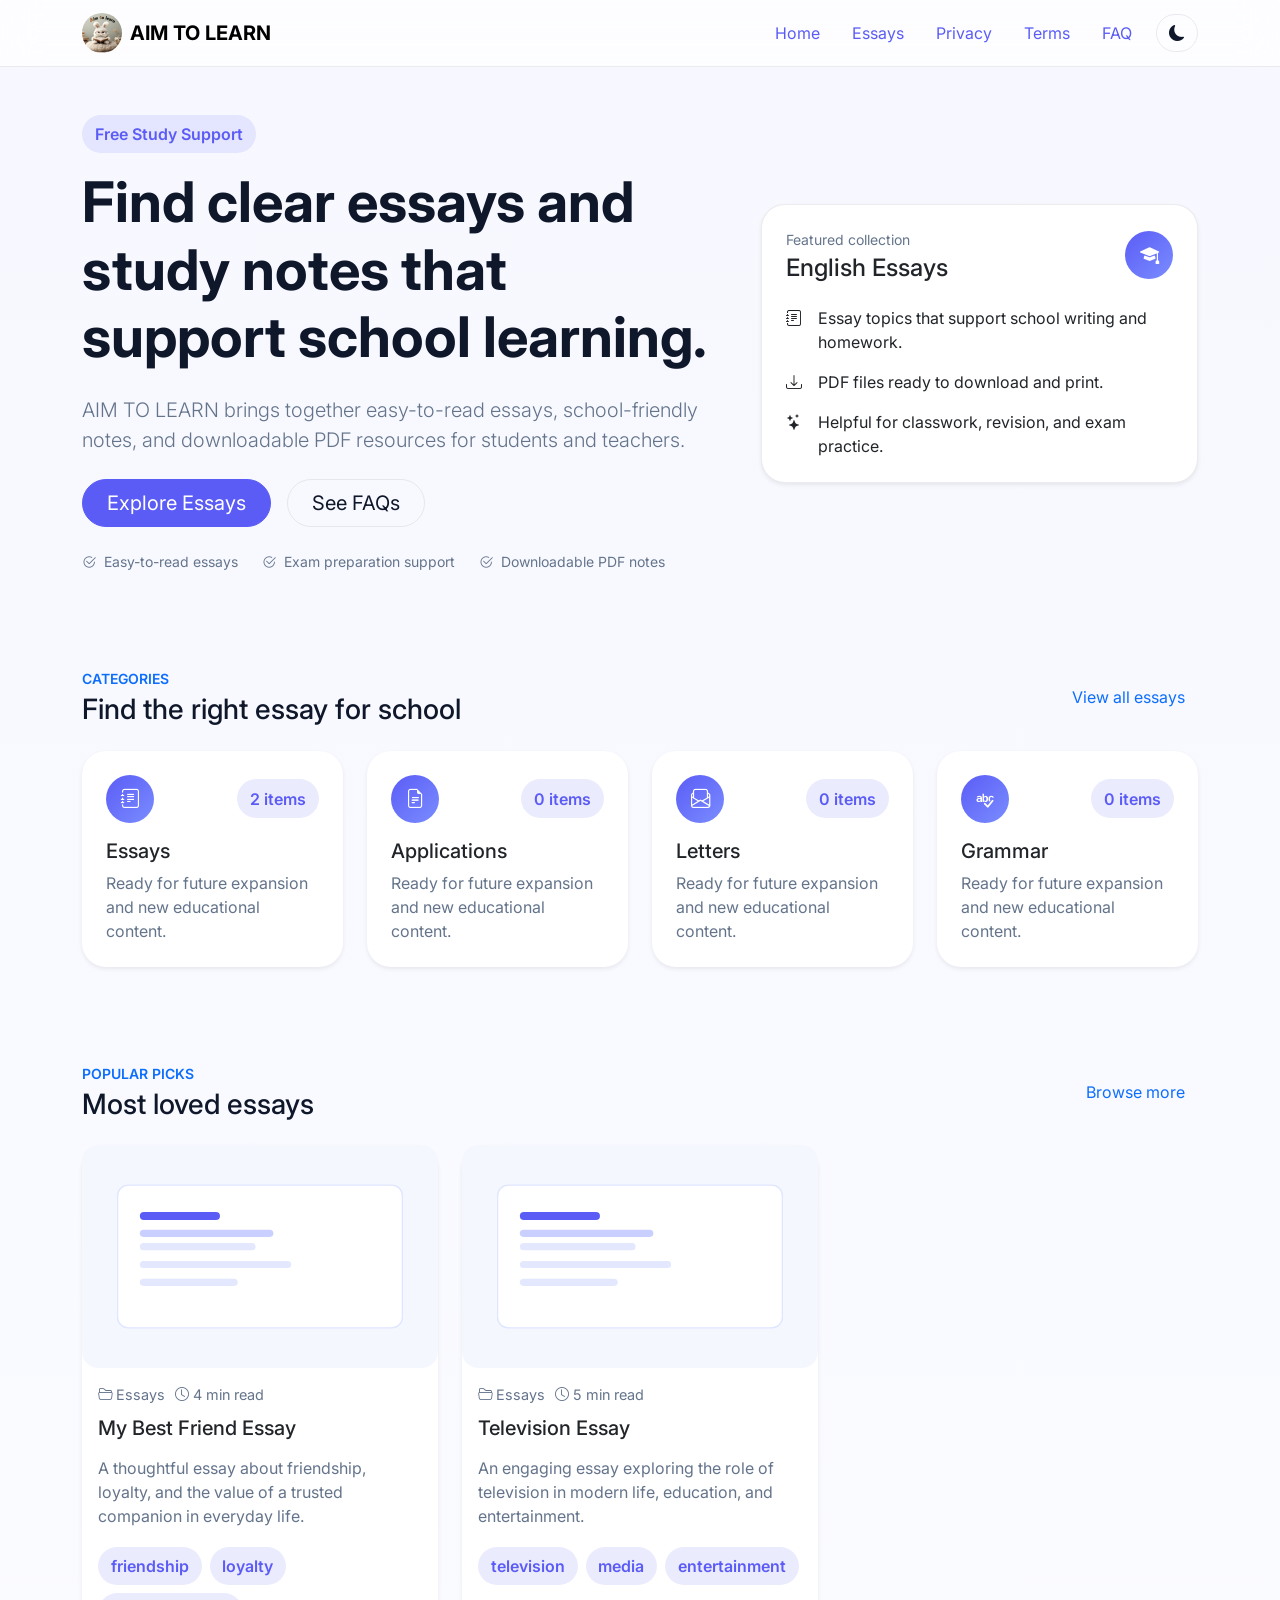
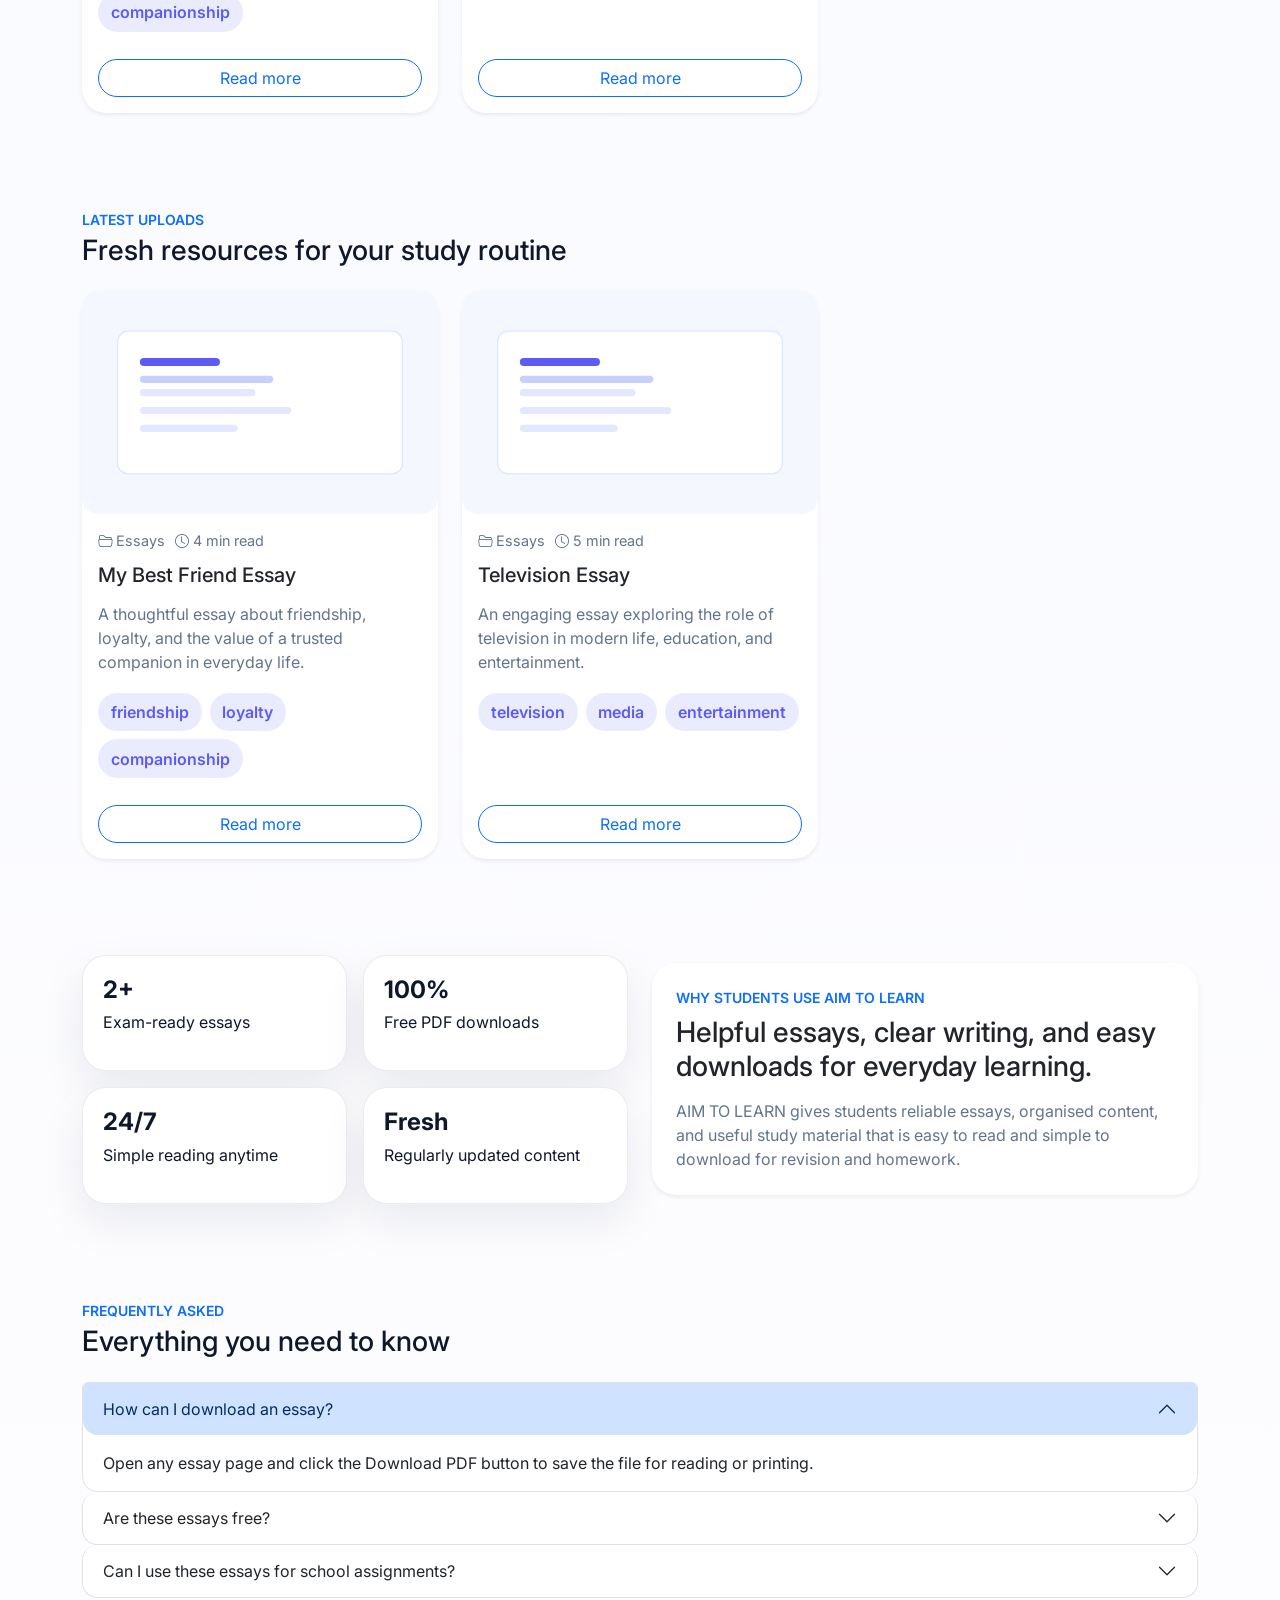
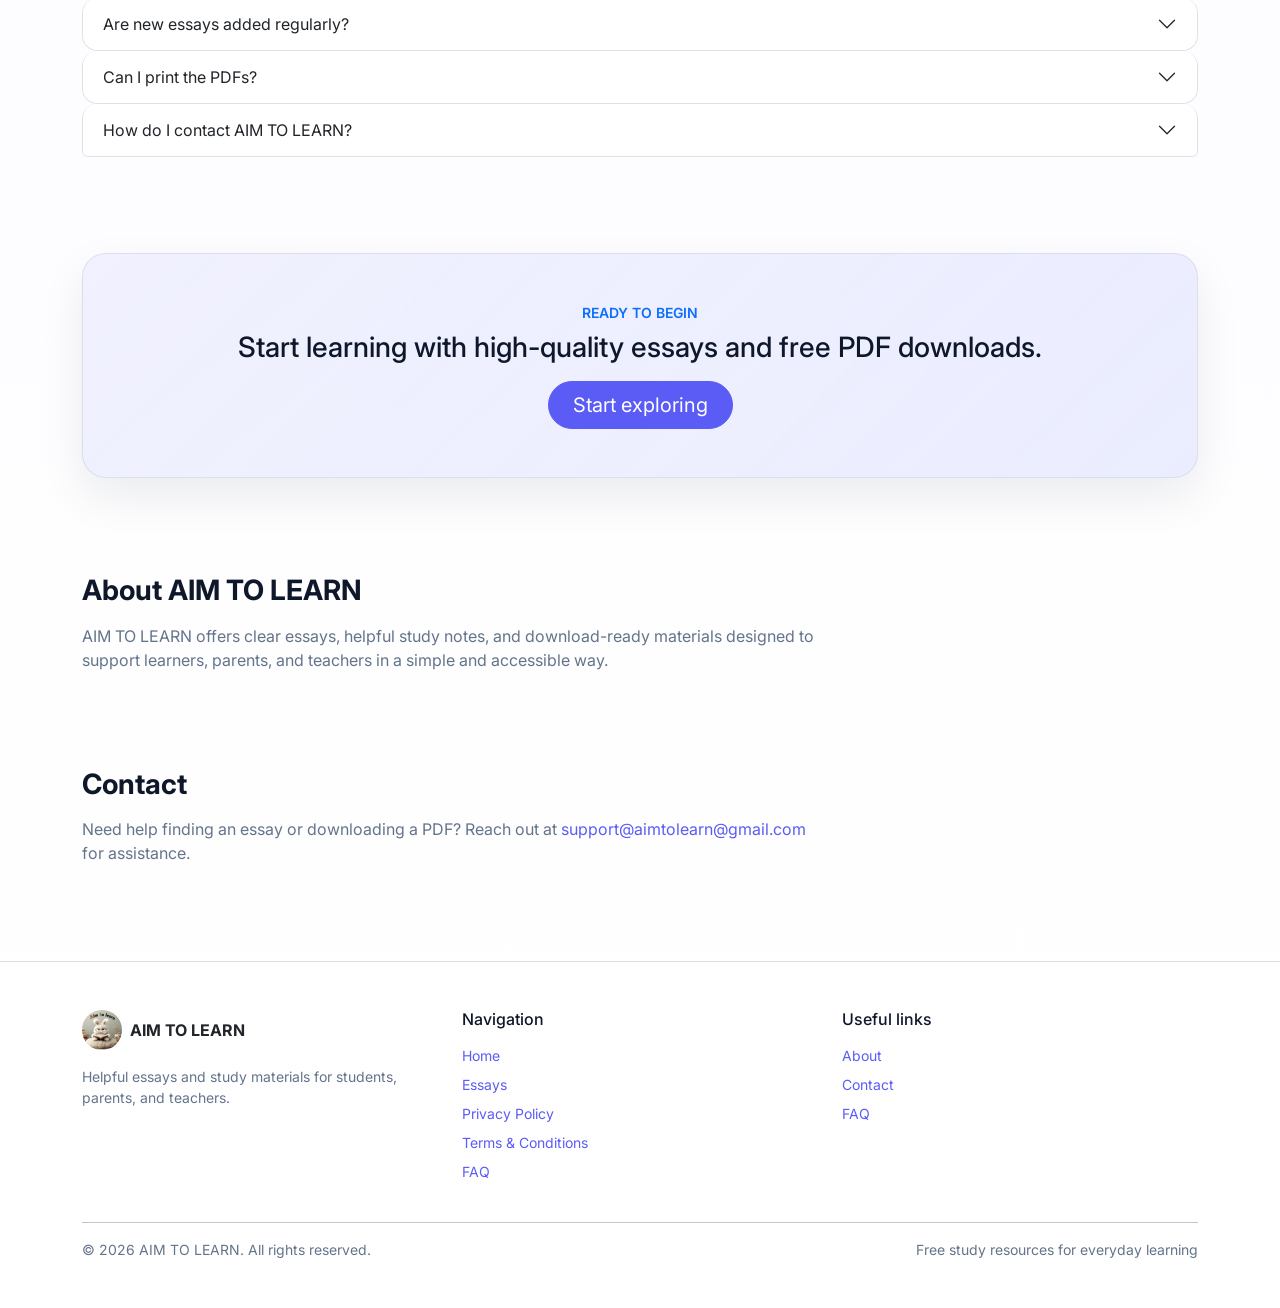
==== index.html @ 14111a7b "Initial commit" ====
<!DOCTYPE html>
<html lang="en" data-bs-theme="light">
  <head>
    <meta charset="UTF-8" />
    <meta name="viewport" content="width=device-width, initial-scale=1.0" />
    <title>AIM TO LEARN | Essays and Study Resources</title>
    <meta
      name="description"
      content="AIM TO LEARN offers clear essays, study notes, and downloadable learning resources for students, parents, and teachers."
    />
    <meta name="theme-color" content="#5b5cf6" />
    <meta property="og:type" content="website" />
    <meta property="og:title" content="AIM TO LEARN | Essays and Study Resources" />
    <meta property="og:description" content="Explore clear essays, study resources, and downloadable learning materials for school and revision." />
    <meta property="og:image" content="/images/aimtolearnlogo.jpeg" />
    <meta name="twitter:card" content="summary_large_image" />
    <meta name="twitter:title" content="AIM TO LEARN | Essays and Study Resources" />
    <meta name="twitter:description" content="Explore clear essays, study resources, and downloadable learning materials for school and revision." />
    <meta name="twitter:image" content="/images/aimtolearnlogo.jpeg" />
    <link rel="canonical" href="https://aimtolearn.netlify.app/" />
    <link rel="manifest" href="/manifest.json" />
    <link rel="icon" href="/favicon.svg" type="image/svg+xml" />
    <link rel="preconnect" href="https://fonts.googleapis.com" />
    <link rel="preconnect" href="https://fonts.gstatic.com" crossorigin />
    <link href="https://fonts.googleapis.com/css2?family=Inter:wght@400;500;600;700;800&display=swap" rel="stylesheet" />
    <link href="https://cdn.jsdelivr.net/npm/bootstrap@5.3.3/dist/css/bootstrap.min.css" rel="stylesheet" />
    <link href="https://cdn.jsdelivr.net/npm/bootstrap-icons@1.11.3/font/bootstrap-icons.css" rel="stylesheet" />
    <link rel="stylesheet" href="/css/styles.css" />
    <script type="application/ld+json">
      {
        "@context": "https://schema.org",
        "@type": "Organization",
        "name": "AIM TO LEARN",
        "url": "https://aimtolearn.netlify.app",
        "logo": "https://aimtolearn.netlify.app/images/aimtolearnlogo.jpeg",
        "description": "Educational website with essays and study resources for students, parents, and teachers",
        "sameAs": ["https://youtube.com"],
        "address": {
          "@type": "PostalAddress",
          "addressCountry": "Global"
        }
      }
    </script>
  </head>
  <body>
    <a href="#main-content" class="skip-link">Skip to main content</a>
    <div id="site-nav"></div>

    <main id="main-content" role="main">
      <section class="hero-section py-5 py-lg-6">
        <div class="container">
          <div class="row align-items-center g-5">
            <div class="col-lg-7">
              <div class="badge-soft mb-3">Free Study Support</div>
              <h1 class="display-4 fw-bold mb-4">Find clear essays and study notes that support school learning.</h1>
              <p class="lead text-muted mb-4">
                AIM TO LEARN brings together easy-to-read essays, school-friendly notes, and downloadable PDF resources for students and teachers.
              </p>
              <div class="d-flex flex-wrap gap-3">
                <a class="btn btn-primary btn-lg rounded-pill px-4" href="/essays.html">Explore Essays</a>
                <a class="btn btn-outline-secondary btn-lg rounded-pill px-4" href="#faq">See FAQs</a>
              </div>
              <div class="mt-4 d-flex gap-4 flex-wrap text-muted small">
                <span><i class="bi bi-check2-circle me-2"></i>Easy-to-read essays</span>
                <span><i class="bi bi-check2-circle me-2"></i>Exam preparation support</span>
                <span><i class="bi bi-check2-circle me-2"></i>Downloadable PDF notes</span>
              </div>
            </div>
            <div class="col-lg-5">
              <div class="card hero-card p-4 shadow-sm">
                <div class="d-flex align-items-center justify-content-between mb-4">
                  <div>
                    <p class="text-muted small mb-1">Featured collection</p>
                    <h2 class="h4 mb-0">English Essays</h2>
                  </div>
                  <div class="hero-icon"><i class="bi bi-mortarboard-fill"></i></div>
                </div>
                <ul class="list-unstyled mb-0">
                  <li class="d-flex gap-3 mb-3"><i class="bi bi-journal-text"></i><span>Essay topics that support school writing and homework.</span></li>
                  <li class="d-flex gap-3 mb-3"><i class="bi bi-download"></i><span>PDF files ready to download and print.</span></li>
                  <li class="d-flex gap-3"><i class="bi bi-stars"></i><span>Helpful for classwork, revision, and exam practice.</span></li>
                </ul>
              </div>
            </div>
          </div>
        </div>
      </section>

      <section class="container py-5">
        <div class="section-heading d-flex justify-content-between align-items-center mb-4">
          <div>
            <p class="text-uppercase small fw-semibold text-primary mb-1">Categories</p>
            <h2 class="h3 mb-0">Find the right essay for school</h2>
          </div>
          <a href="/essays.html" class="btn btn-link text-decoration-none">View all essays</a>
        </div>
        <div class="row g-4" id="categories-grid"></div>
      </section>

      <section class="container py-5">
        <div class="section-heading d-flex justify-content-between align-items-center mb-4">
          <div>
            <p class="text-uppercase small fw-semibold text-primary mb-1">Popular picks</p>
            <h2 class="h3 mb-0">Most loved essays</h2>
          </div>
          <a href="/essays.html" class="btn btn-link text-decoration-none">Browse more</a>
        </div>
        <div class="row g-4" id="featured-essays"></div>
      </section>

      <section class="container py-5">
        <div class="section-heading d-flex justify-content-between align-items-center mb-4">
          <div>
            <p class="text-uppercase small fw-semibold text-primary mb-1">Latest uploads</p>
            <h2 class="h3 mb-0">Fresh resources for your study routine</h2>
          </div>
        </div>
        <div class="row g-4" id="latest-essays"></div>
      </section>

      <section class="container py-5">
        <div class="row g-4 align-items-center">
          <div class="col-lg-6">
            <div class="stats-grid">
              <div class="stat-card">
                <h3>2+</h3>
                <p>Exam-ready essays</p>
              </div>
              <div class="stat-card">
                <h3>100%</h3>
                <p>Free PDF downloads</p>
              </div>
              <div class="stat-card">
                <h3>24/7</h3>
                <p>Simple reading anytime</p>
              </div>
              <div class="stat-card">
                <h3>Fresh</h3>
                <p>Regularly updated content</p>
              </div>
            </div>
          </div>
          <div class="col-lg-6">
            <div class="card border-0 shadow-sm p-4">
              <p class="text-uppercase small fw-semibold text-primary mb-2">Why students use AIM TO LEARN</p>
              <h2 class="h3 mb-3">Helpful essays, clear writing, and easy downloads for everyday learning.</h2>
              <p class="text-muted mb-0">
                AIM TO LEARN gives students reliable essays, organised content, and useful study material that is easy to read and simple to download for revision and homework.
              </p>
            </div>
          </div>
        </div>
      </section>

      <section class="container py-5" id="faq">
        <div class="section-heading mb-4">
          <p class="text-uppercase small fw-semibold text-primary mb-1">Frequently asked</p>
          <h2 class="h3 mb-0">Everything you need to know</h2>
        </div>
        <div class="accordion" id="faqAccordion">
          <div class="accordion-item">
            <h2 class="accordion-header">
              <button class="accordion-button" type="button" data-bs-toggle="collapse" data-bs-target="#faqOne">How can I download an essay?</button>
            </h2>
            <div id="faqOne" class="accordion-collapse collapse show" data-bs-parent="#faqAccordion">
              <div class="accordion-body">Open any essay page and click the Download PDF button to save the file for reading or printing.</div>
            </div>
          </div>
          <div class="accordion-item">
            <h2 class="accordion-header">
              <button class="accordion-button collapsed" type="button" data-bs-toggle="collapse" data-bs-target="#faqTwo">Are these essays free?</button>
            </h2>
            <div id="faqTwo" class="accordion-collapse collapse" data-bs-parent="#faqAccordion">
              <div class="accordion-body">Yes. AIM TO LEARN provides free educational resources for students, parents, and teachers to use for learning and revision.</div>
            </div>
          </div>
          <div class="accordion-item">
            <h2 class="accordion-header">
              <button class="accordion-button collapsed" type="button" data-bs-toggle="collapse" data-bs-target="#faqThree">Can I use these essays for school assignments?</button>
            </h2>
            <div id="faqThree" class="accordion-collapse collapse" data-bs-parent="#faqAccordion">
              <div class="accordion-body">These essays are meant to support study and writing practice. Please use them responsibly and check your school’s rules before submitting them as your own work.</div>
            </div>
          </div>
          <div class="accordion-item">
            <h2 class="accordion-header">
              <button class="accordion-button collapsed" type="button" data-bs-toggle="collapse" data-bs-target="#faqFour">Are new essays added regularly?</button>
            </h2>
            <div id="faqFour" class="accordion-collapse collapse" data-bs-parent="#faqAccordion">
              <div class="accordion-body">Yes. New learning materials are added over time so students can find fresh examples and study support.</div>
            </div>
          </div>
          <div class="accordion-item">
            <h2 class="accordion-header">
              <button class="accordion-button collapsed" type="button" data-bs-toggle="collapse" data-bs-target="#faqFive">Can I print the PDFs?</button>
            </h2>
            <div id="faqFive" class="accordion-collapse collapse" data-bs-parent="#faqAccordion">
              <div class="accordion-body">Yes. The PDF files are designed to be easy to open, download, and print for study or classroom use.</div>
            </div>
          </div>
          <div class="accordion-item">
            <h2 class="accordion-header">
              <button class="accordion-button collapsed" type="button" data-bs-toggle="collapse" data-bs-target="#faqSix">How do I contact AIM TO LEARN?</button>
            </h2>
            <div id="faqSix" class="accordion-collapse collapse" data-bs-parent="#faqAccordion">
              <div class="accordion-body">You can contact us through the contact section on this website or by email at supportaimtolearn@gmail.com.</div>
            </div>
          </div>
        </div>
      </section>

      <section class="container py-5">
        <div class="cta-card p-5 text-center">
          <p class="text-uppercase small fw-semibold text-primary mb-2">Ready to begin</p>
          <h2 class="h3 mb-3">Start learning with high-quality essays and free PDF downloads.</h2>
          <a class="btn btn-primary btn-lg rounded-pill px-4" href="/essays.html">Start exploring</a>
        </div>
      </section>

      <section id="about" class="container py-5">
        <div class="row align-items-center g-4">
          <div class="col-lg-8">
            <h2 class="h3 fw-bold mb-3">About AIM TO LEARN</h2>
            <p class="text-muted mb-0">AIM TO LEARN offers clear essays, helpful study notes, and download-ready materials designed to support learners, parents, and teachers in a simple and accessible way.</p>
          </div>
        </div>
      </section>

      <section id="contact" class="container py-5">
        <div class="row align-items-center g-4">
          <div class="col-lg-8">
            <h2 class="h3 fw-bold mb-3">Contact</h2>
            <p class="text-muted mb-0">Need help finding an essay or downloading a PDF? Reach out at <a href="mailto:support@aimtolearn@gmail.com">support@aimtolearn@gmail.com</a> for assistance.</p>
          </div>
        </div>
      </section>
    </main>

    <div id="site-footer"></div>

    <script src="https://cdn.jsdelivr.net/npm/bootstrap@5.3.3/dist/js/bootstrap.bundle.min.js"></script>
    <script src="/data/essays.js"></script>
    <script src="/js/components.js"></script>
    <script src="/js/main.js"></script>
  </body>
</html>
---- css/styles.css ----
:root {
  --bg: #f7f8ff;
  --surface: #ffffff;
  --surface-2: #f1f3ff;
  --text: #0f172a;
  --muted: #64748b;
  --primary: #5b5cf6;
  --primary-dark: #4444d8;
  --border: rgba(15, 23, 42, 0.08);
  --shadow: 0 18px 45px rgba(15, 23, 42, 0.08);
}

html[data-bs-theme="dark"] {
  --bg: #07111f;
  --surface: #0f172a;
  --surface-2: #111c31;
  --text: #f8fafc;
  --muted: #94a3b8;
  --primary: #7c7dff;
  --primary-dark: #5b5cf6;
  --border: rgba(255, 255, 255, 0.08);
  --shadow: 0 18px 45px rgba(0, 0, 0, 0.35);
}

body {
  font-family: 'Inter', system-ui, -apple-system, BlinkMacSystemFont, 'Segoe UI', sans-serif;
  color: var(--text);
  background: linear-gradient(180deg, var(--bg) 0%, #ffffff 100%);
  min-height: 100vh;
}

img {
  max-width: 100%;
  display: block;
}

a {
  color: inherit;
  text-decoration: none;
}

.navbar {
  background: rgba(255, 255, 255, 0.72);
  backdrop-filter: blur(18px);
  border-bottom: 1px solid var(--border);
}

html[data-bs-theme="dark"] .navbar {
  background: rgba(7, 17, 31, 0.72);
}

.badge-soft {
  display: inline-flex;
  align-items: center;
  padding: 0.45rem 0.8rem;
  border-radius: 999px;
  background: rgba(91, 92, 246, 0.12);
  color: var(--primary);
  font-weight: 600;
}

.hero-section {
  padding-top: 5rem;
}

.hero-card,
.card,
.cta-card,
.stat-card {
  border-radius: 1.5rem;
  background: var(--surface);
  border: 1px solid var(--border);
  box-shadow: var(--shadow);
}

.hero-icon {
  display: grid;
  place-items: center;
  width: 48px;
  height: 48px;
  border-radius: 50%;
  background: linear-gradient(135deg, var(--primary), #7a8dff);
  color: white;
  font-size: 1.2rem;
}

.section-heading {
  margin-bottom: 1.25rem;
}

.text-muted {
  color: var(--muted) !important;
}

.btn-primary {
  background: var(--primary);
  border-color: var(--primary);
}

.btn-primary:hover,
.btn-primary:focus {
  background: var(--primary-dark);
  border-color: var(--primary-dark);
}

.stats-grid {
  display: grid;
  grid-template-columns: repeat(2, minmax(0, 1fr));
  gap: 1rem;
}

.stat-card {
  padding: 1.25rem;
}

.stat-card h3 {
  font-size: 1.5rem;
  font-weight: 700;
  margin-bottom: 0.35rem;
}

.cta-card {
  background: linear-gradient(135deg, rgba(91, 92, 246, 0.08), rgba(122, 141, 255, 0.14));
}

.essay-card img {
  aspect-ratio: 16 / 10;
  object-fit: cover;
  border-radius: 1rem;
}

.essay-card .card-body {
  display: flex;
  flex-direction: column;
  gap: 0.7rem;
}

.essay-meta {
  display: flex;
  flex-wrap: wrap;
  gap: 0.6rem;
  color: var(--muted);
  font-size: 0.9rem;
}

.breadcrumb a {
  color: var(--primary);
}

.pagination .page-link {
  border-radius: 0.7rem;
  margin: 0 0.25rem;
}

.form-control,
.form-select,
.accordion-item,
.accordion-button {
  border-radius: 0.95rem;
}

/* Accessibility & Focus States */
a:focus,
button:focus,
input:focus,
select:focus {
  outline: 2px solid var(--primary);
  outline-offset: 2px;
}

a:focus:not(:focus-visible),
button:focus:not(:focus-visible),
input:focus:not(:focus-visible),
select:focus:not(:focus-visible) {
  outline: none;
}

/* Improved Contrast */
.btn-outline-secondary {
  color: var(--text);
  border-color: var(--border);
}

.btn-outline-secondary:hover,
.btn-outline-secondary:focus {
  background: var(--surface-2);
  border-color: var(--primary);
  color: var(--primary);
}

/* Skip Link for Accessibility */
.skip-link {
  position: absolute;
  left: -9999px;
  z-index: 999;
}

.skip-link:focus {
  left: 0;
  top: 0;
  background: var(--primary);
  color: white;
  padding: 1rem;
}

/* Better Link Colors */
a:not(.btn):not(.navbar-brand):not(.breadcrumb-item) {
  color: var(--primary);
}

a:not(.btn):not(.navbar-brand):not(.breadcrumb-item):hover {
  text-decoration: underline;
}

/* Form Labels */
.form-label {
  font-weight: 500;
  color: var(--text);
  margin-bottom: 0.5rem;
}

/* Reduced Motion */
@media (prefers-reduced-motion: reduce) {
  * {
    animation-duration: 0.01ms !important;
    animation-iteration-count: 1 !important;
    transition-duration: 0.01ms !important;
  }
}

/* Print Styles */
@media print {
  body {
    background: white;
    color: black;
  }

  .navbar,
  .navbar-bottom,
  footer,
  .btn,
  .pagination,
  #themeToggle,
  .skip-link {
    display: none !important;
  }

  a {
    color: black;
    text-decoration: underline;
  }

  .card {
    page-break-inside: avoid;
    box-shadow: none;
    border: 1px solid #ddd;
  }

  h1,
  h2,
  h3,
  h4,
  h5,
  h6 {
    page-break-after: avoid;
  }

  .container {
    max-width: 100%;
  }
}

@media (max-width: 768px) {
  .hero-section {
    padding-top: 3rem;
  }

  .stats-grid {
    grid-template-columns: 1fr;
  }
  
  .display-4 {
    font-size: 2rem;
  }
}
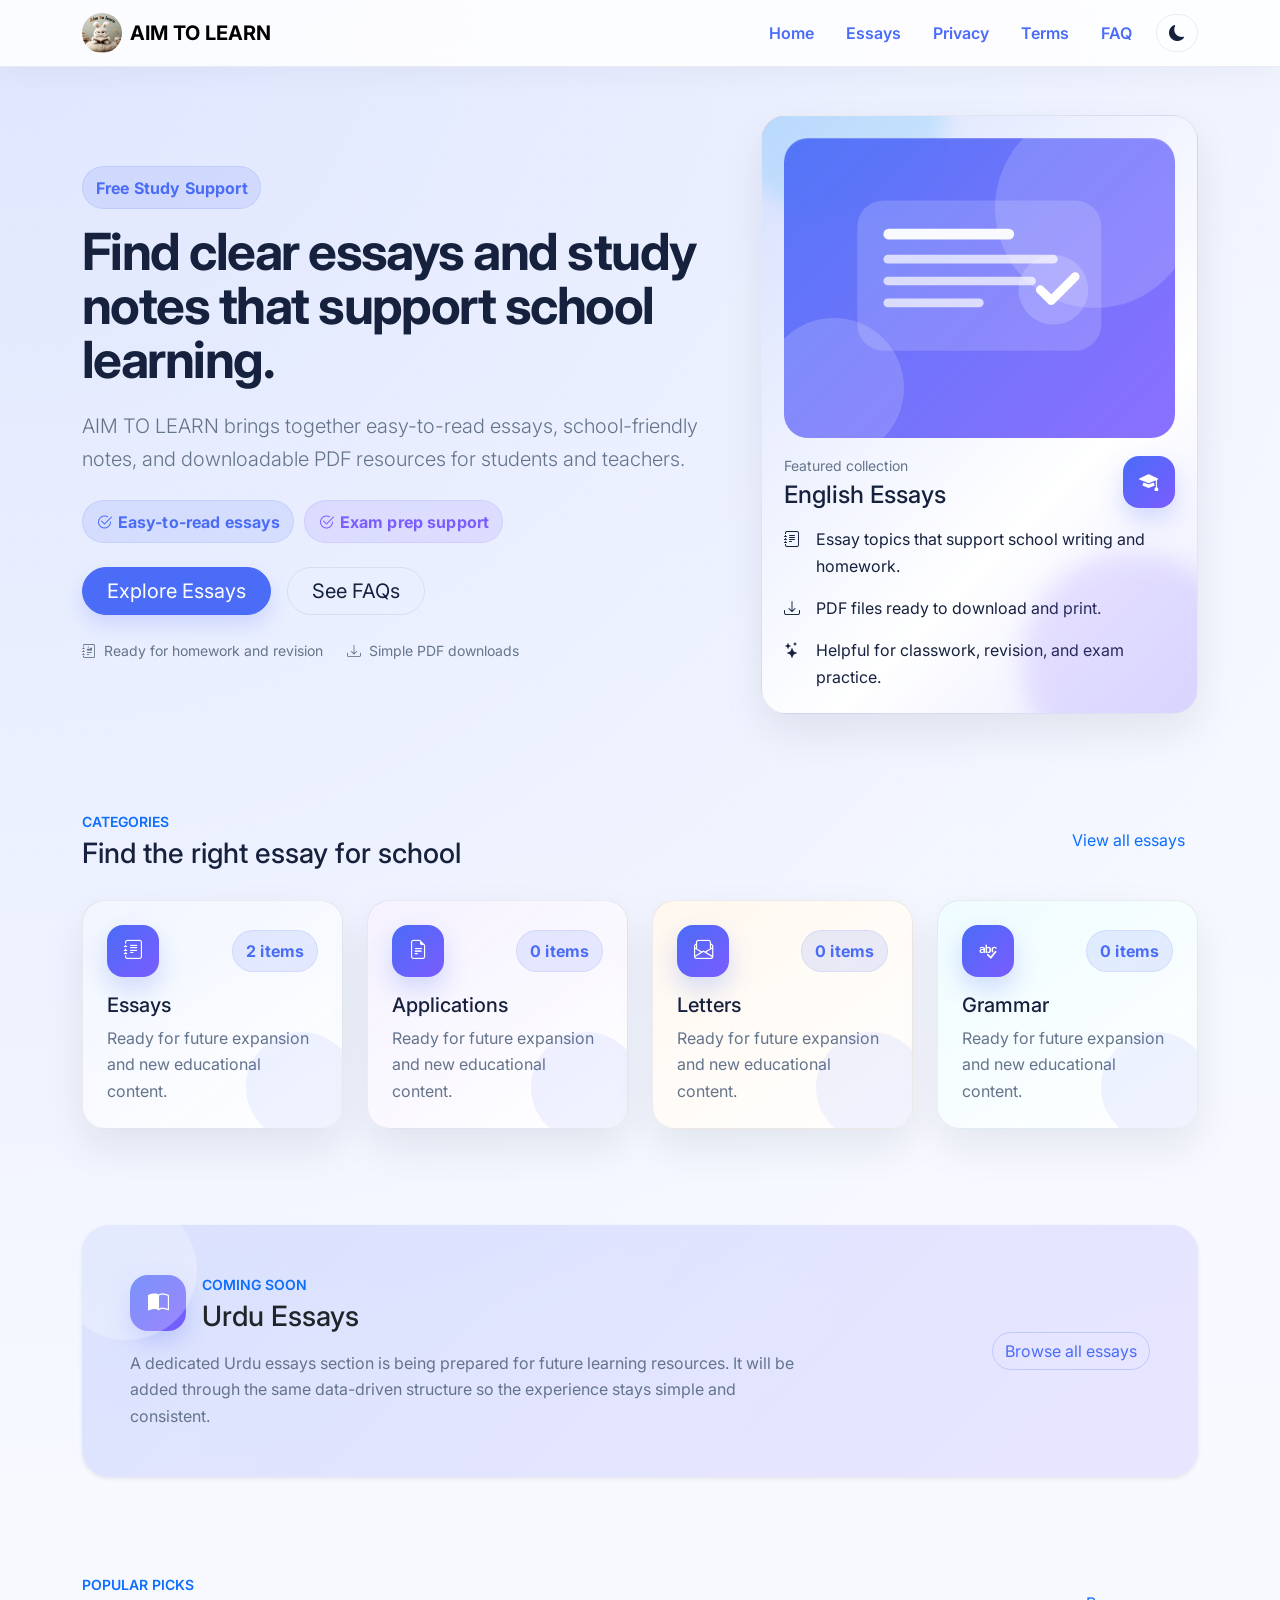
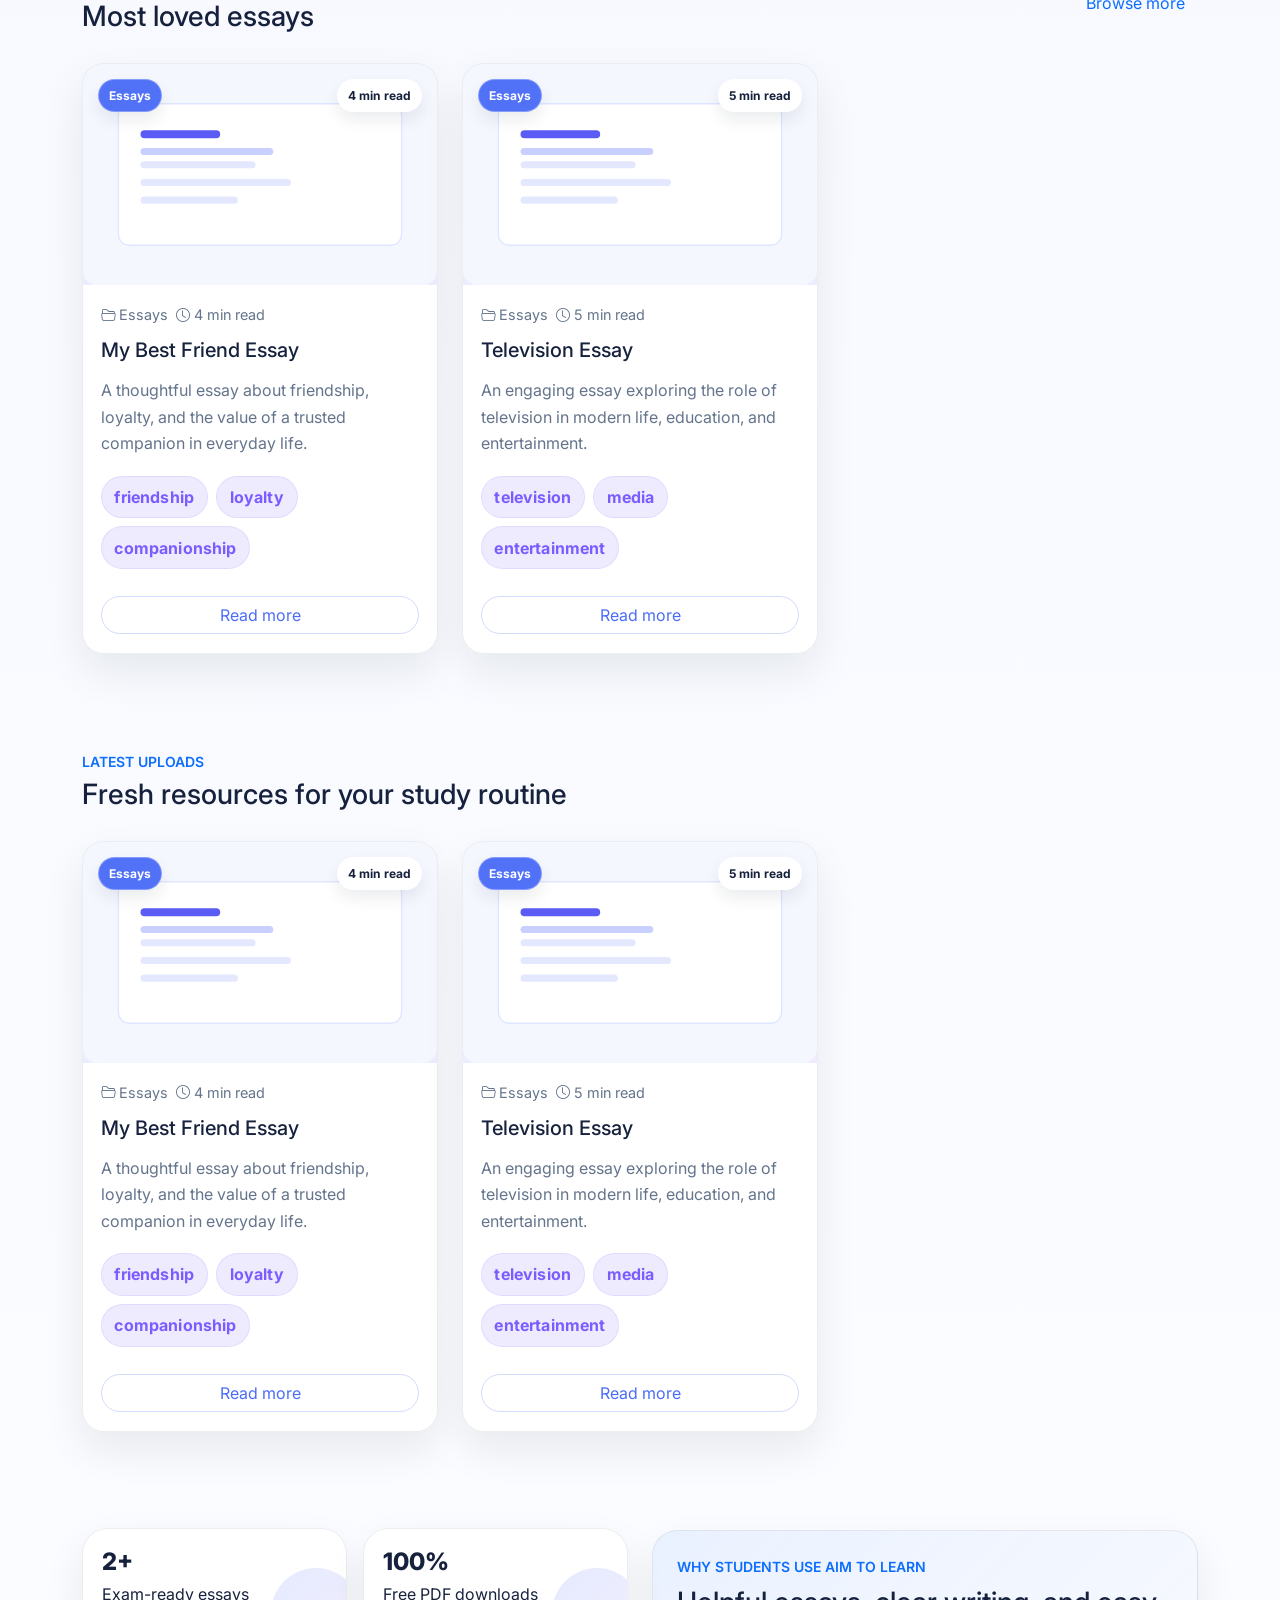
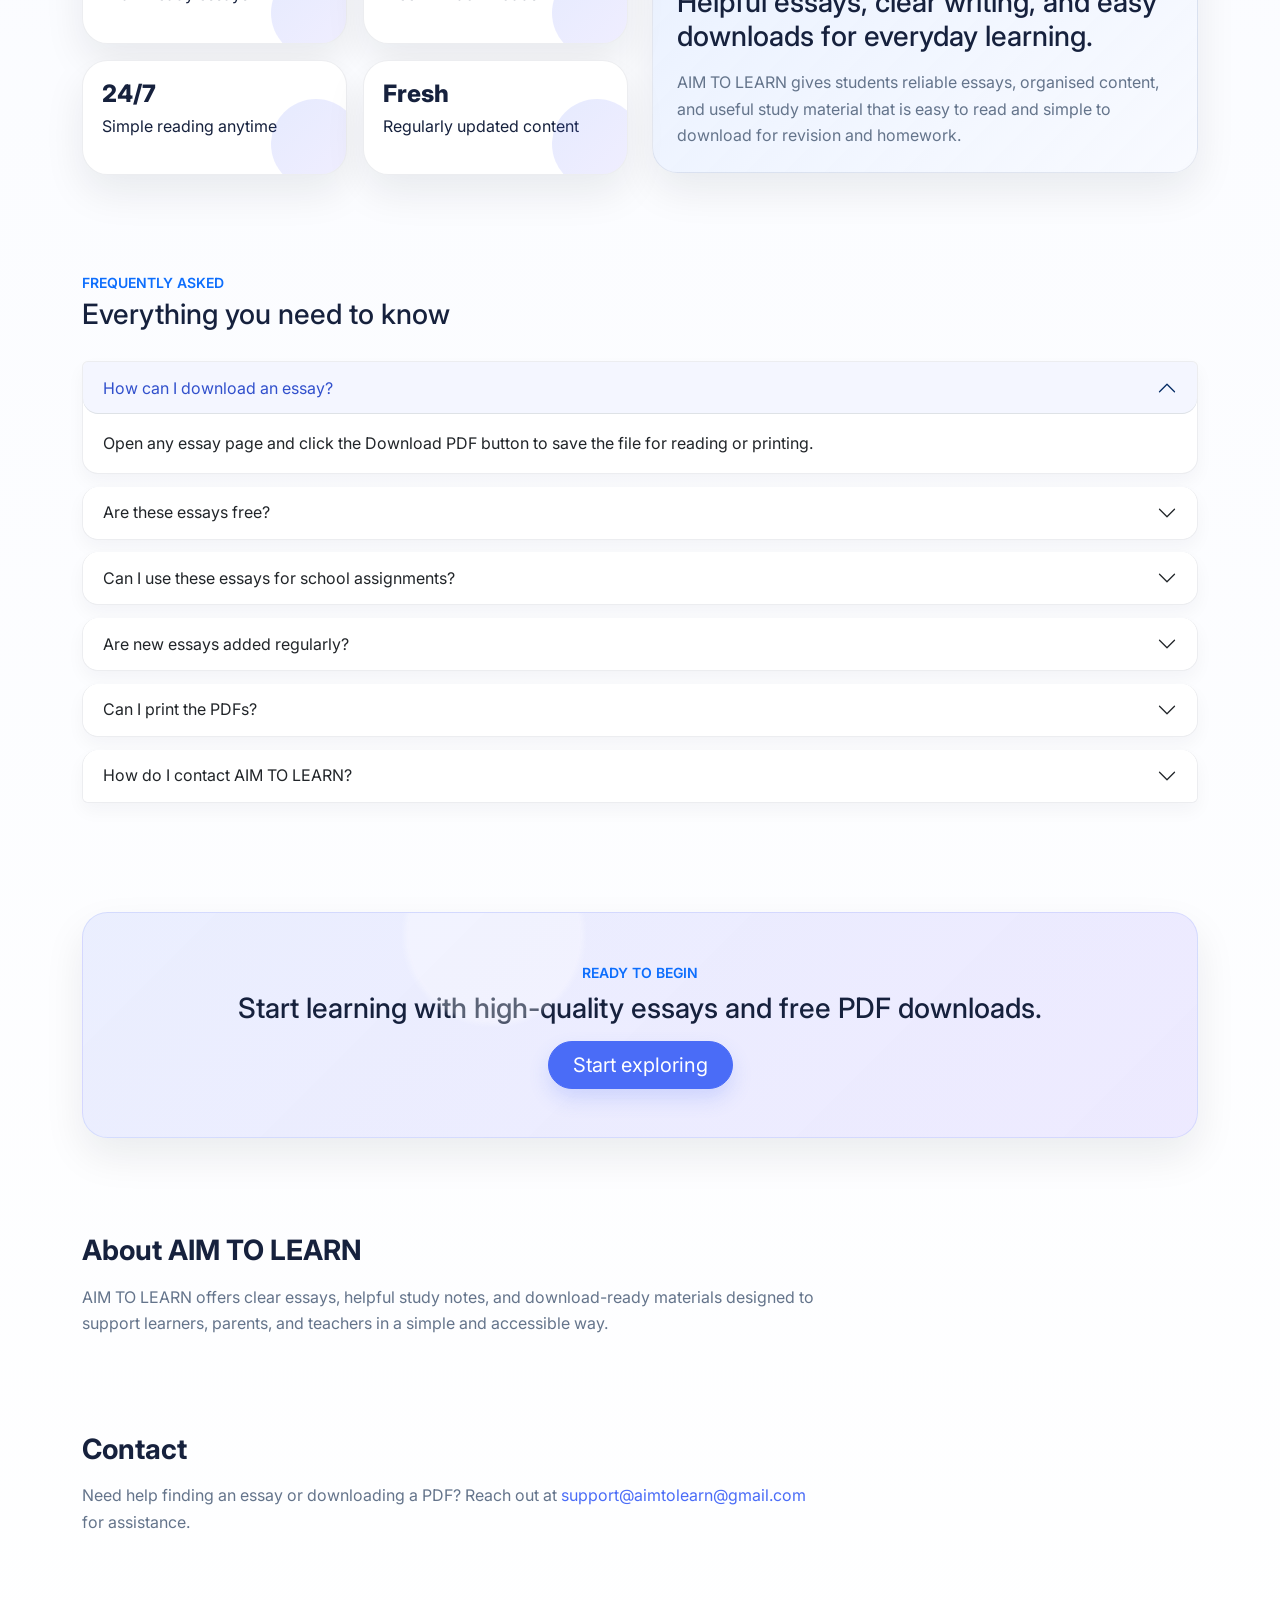
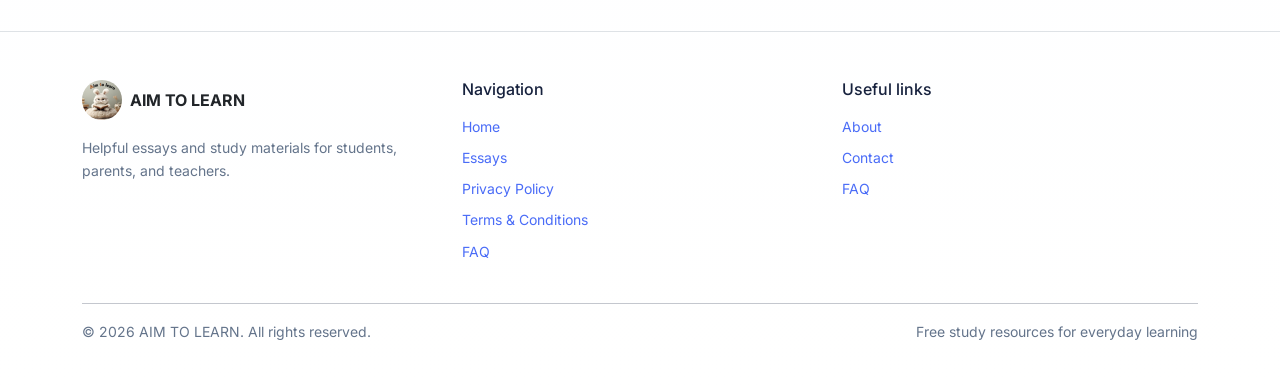
==== commit c1d0e9da: "Initial commit" ====
--- a/index.html
+++ b/index.html
@@ -41,6 +41,15 @@
         }
       }
     </script>
+    <!-- Google tag (gtag.js) -->
+<script async src="https://www.googletagmanager.com/gtag/js?id=G-MSXF3Q0Y14"></script>
+<script>
+  window.dataLayer = window.dataLayer || [];
+  function gtag(){dataLayer.push(arguments);}
+  gtag('js', new Date());
+
+  gtag('config', 'G-MSXF3Q0Y14');
+</script>
   </head>
   <body>
     <a href="#main-content" class="skip-link">Skip to main content</a>
@@ -56,19 +65,33 @@
               <p class="lead text-muted mb-4">
                 AIM TO LEARN brings together easy-to-read essays, school-friendly notes, and downloadable PDF resources for students and teachers.
               </p>
-              <div class="d-flex flex-wrap gap-3">
+              <div class="hero-badges">
+                <span class="badge-soft"><i class="bi bi-check2-circle"></i>Easy-to-read essays</span>
+                <span class="badge-soft badge-soft--purple"><i class="bi bi-check2-circle"></i>Exam prep support</span>
+              </div>
+              <div class="d-flex flex-wrap gap-3 mt-4">
                 <a class="btn btn-primary btn-lg rounded-pill px-4" href="/essays.html">Explore Essays</a>
                 <a class="btn btn-outline-secondary btn-lg rounded-pill px-4" href="#faq">See FAQs</a>
               </div>
               <div class="mt-4 d-flex gap-4 flex-wrap text-muted small">
-                <span><i class="bi bi-check2-circle me-2"></i>Easy-to-read essays</span>
-                <span><i class="bi bi-check2-circle me-2"></i>Exam preparation support</span>
-                <span><i class="bi bi-check2-circle me-2"></i>Downloadable PDF notes</span>
+                <span><i class="bi bi-journal-richtext me-2"></i>Ready for homework and revision</span>
+                <span><i class="bi bi-download me-2"></i>Simple PDF downloads</span>
               </div>
             </div>
             <div class="col-lg-5">
-              <div class="card hero-card p-4 shadow-sm">
-                <div class="d-flex align-items-center justify-content-between mb-4">
+              <div class="hero-panel">
+                <div class="hero-visual mb-3">
+                  <svg viewBox="0 0 320 220" xmlns="http://www.w3.org/2000/svg" aria-hidden="true">
+                    <rect x="48" y="38" width="224" height="138" rx="24" fill="rgba(255,255,255,0.16)"></rect>
+                    <rect x="72" y="64" width="120" height="10" rx="5" fill="white" opacity="0.95"></rect>
+                    <rect x="72" y="88" width="160" height="8" rx="4" fill="white" opacity="0.7"></rect>
+                    <rect x="72" y="108" width="140" height="8" rx="4" fill="white" opacity="0.7"></rect>
+                    <rect x="72" y="128" width="92" height="8" rx="4" fill="white" opacity="0.7"></rect>
+                    <circle cx="228" cy="120" r="32" fill="rgba(255,255,255,0.18)"></circle>
+                    <path d="M216 120l10 10 22-22" stroke="white" stroke-width="8" fill="none" stroke-linecap="round" stroke-linejoin="round"></path>
+                  </svg>
+                </div>
+                <div class="d-flex align-items-center justify-content-between mb-3">
                   <div>
                     <p class="text-muted small mb-1">Featured collection</p>
                     <h2 class="h4 mb-0">English Essays</h2>
@@ -98,6 +121,26 @@
       </section>
 
       <section class="container py-5">
+        <div class="card urdu-card p-4 p-lg-5 border-0 shadow-sm">
+          <div class="row align-items-center g-4">
+            <div class="col-lg-8">
+              <div class="d-flex align-items-center gap-3 mb-3">
+                <div class="urdu-icon"><i class="bi bi-book-half"></i></div>
+                <div>
+                  <p class="text-uppercase small fw-semibold text-primary mb-1">Coming Soon</p>
+                  <h2 class="h3 mb-0">Urdu Essays</h2>
+                </div>
+              </div>
+              <p class="text-muted mb-0">A dedicated Urdu essays section is being prepared for future learning resources. It will be added through the same data-driven structure so the experience stays simple and consistent.</p>
+            </div>
+            <div class="col-lg-4 text-lg-end">
+              <a class="btn btn-outline-primary rounded-pill" href="/essays.html">Browse all essays</a>
+            </div>
+          </div>
+        </div>
+      </section>
+
+      <section class="container py-5">
         <div class="section-heading d-flex justify-content-between align-items-center mb-4">
           <div>
             <p class="text-uppercase small fw-semibold text-primary mb-1">Popular picks</p>
@@ -141,7 +184,7 @@
             </div>
           </div>
           <div class="col-lg-6">
-            <div class="card border-0 shadow-sm p-4">
+            <div class="section-shell section-shell--blue p-4">
               <p class="text-uppercase small fw-semibold text-primary mb-2">Why students use AIM TO LEARN</p>
               <h2 class="h3 mb-3">Helpful essays, clear writing, and easy downloads for everyday learning.</h2>
               <p class="text-muted mb-0">
--- a/css/styles.css
+++ b/css/styles.css
@@ -1,32 +1,54 @@
 :root {
-  --bg: #f7f8ff;
+  --bg: #f4f7ff;
   --surface: #ffffff;
-  --surface-2: #f1f3ff;
-  --text: #0f172a;
+  --surface-2: #f5f8ff;
+  --surface-3: #eef3ff;
+  --text: #16213d;
   --muted: #64748b;
-  --primary: #5b5cf6;
-  --primary-dark: #4444d8;
-  --border: rgba(15, 23, 42, 0.08);
-  --shadow: 0 18px 45px rgba(15, 23, 42, 0.08);
+  --primary: #4a6cf7;
+  --primary-dark: #3150cc;
+  --secondary: #7b5cff;
+  --accent: #38bdf8;
+  --accent-2: #ff8f44;
+  --border: rgba(22, 33, 61, 0.08);
+  --shadow: 0 18px 40px rgba(15, 23, 42, 0.08);
+  --shadow-lg: 0 28px 60px rgba(45, 55, 72, 0.14);
 }
 
 html[data-bs-theme="dark"] {
   --bg: #07111f;
   --surface: #0f172a;
   --surface-2: #111c31;
+  --surface-3: #13233d;
   --text: #f8fafc;
   --muted: #94a3b8;
-  --primary: #7c7dff;
-  --primary-dark: #5b5cf6;
+  --primary: #7b8dff;
+  --primary-dark: #5f6dff;
+  --secondary: #9b86ff;
   --border: rgba(255, 255, 255, 0.08);
-  --shadow: 0 18px 45px rgba(0, 0, 0, 0.35);
+  --shadow: 0 18px 45px rgba(0, 0, 0, 0.32);
+  --shadow-lg: 0 32px 70px rgba(0, 0, 0, 0.36);
 }
 
 body {
   font-family: 'Inter', system-ui, -apple-system, BlinkMacSystemFont, 'Segoe UI', sans-serif;
   color: var(--text);
-  background: linear-gradient(180deg, var(--bg) 0%, #ffffff 100%);
+  background:
+    radial-gradient(circle at top left, rgba(74, 108, 247, 0.12), transparent 28%),
+    linear-gradient(180deg, var(--bg) 0%, #ffffff 100%);
   min-height: 100vh;
+  line-height: 1.65;
+  position: relative;
+}
+
+body::before {
+  content: '';
+  position: fixed;
+  inset: 0;
+  pointer-events: none;
+  background-image: radial-gradient(rgba(74, 108, 247, 0.06) 1px, transparent 1px);
+  background-size: 24px 24px;
+  opacity: 0.35;
 }
 
 img {
@@ -40,52 +62,182 @@
 }
 
 .navbar {
-  background: rgba(255, 255, 255, 0.72);
+  background: rgba(255, 255, 255, 0.86);
   backdrop-filter: blur(18px);
   border-bottom: 1px solid var(--border);
+  box-shadow: 0 8px 32px rgba(15, 23, 42, 0.04);
 }
 
 html[data-bs-theme="dark"] .navbar {
-  background: rgba(7, 17, 31, 0.72);
+  background: rgba(7, 17, 31, 0.8);
+}
+
+.nav-link {
+  font-weight: 600;
+  color: var(--text);
 }
 
 .badge-soft {
   display: inline-flex;
   align-items: center;
+  gap: 0.35rem;
   padding: 0.45rem 0.8rem;
   border-radius: 999px;
-  background: rgba(91, 92, 246, 0.12);
+  background: rgba(74, 108, 247, 0.12);
   color: var(--primary);
-  font-weight: 600;
+  font-weight: 700;
+  letter-spacing: 0.01em;
+  border: 1px solid rgba(74, 108, 247, 0.12);
+}
+
+.badge-soft--purple {
+  background: rgba(123, 92, 255, 0.12);
+  color: var(--secondary);
+  border-color: rgba(123, 92, 255, 0.12);
 }
 
 .hero-section {
   padding-top: 5rem;
-}
-
+  padding-bottom: 3rem;
+  position: relative;
+}
+
+.hero-section .display-4 {
+  letter-spacing: -0.03em;
+  line-height: 1.05;
+  font-size: clamp(2.1rem, 4vw, 3.2rem);
+}
+
+.hero-panel,
 .hero-card,
 .card,
 .cta-card,
-.stat-card {
-  border-radius: 1.5rem;
+.stat-card,
+.section-shell {
+  border-radius: 1.6rem;
   background: var(--surface);
   border: 1px solid var(--border);
   box-shadow: var(--shadow);
+  transition: transform 180ms ease, box-shadow 180ms ease;
+}
+
+.hero-panel:hover,
+.hero-card:hover,
+.card:hover,
+.cta-card:hover,
+.stat-card:hover,
+.section-shell:hover {
+  transform: translateY(-2px);
+  box-shadow: var(--shadow-lg);
+}
+
+.hero-panel {
+  position: relative;
+  overflow: hidden;
+  background: linear-gradient(135deg, rgba(74, 108, 247, 0.12), rgba(255, 255, 255, 0.95) 65%, rgba(123, 92, 255, 0.08));
+  padding: 1.4rem;
+}
+
+.hero-panel::before {
+  content: '';
+  position: absolute;
+  inset: -20% auto auto -8%;
+  width: 220px;
+  height: 220px;
+  border-radius: 50%;
+  background: rgba(56, 189, 248, 0.18);
+  filter: blur(10px);
+}
+
+.hero-panel::after {
+  content: '';
+  position: absolute;
+  inset: auto -10% -10% auto;
+  width: 220px;
+  height: 220px;
+  border-radius: 50%;
+  background: rgba(123, 92, 255, 0.16);
+  filter: blur(12px);
 }
 
 .hero-icon {
   display: grid;
   place-items: center;
-  width: 48px;
-  height: 48px;
-  border-radius: 50%;
-  background: linear-gradient(135deg, var(--primary), #7a8dff);
+  width: 52px;
+  height: 52px;
+  border-radius: 16px;
+  background: linear-gradient(135deg, var(--primary), var(--secondary));
   color: white;
   font-size: 1.2rem;
+  box-shadow: 0 12px 24px rgba(74, 108, 247, 0.22);
+}
+
+.hero-badges {
+  display: flex;
+  flex-wrap: wrap;
+  gap: 0.6rem;
+  margin-top: 1rem;
+}
+
+.hero-visual {
+  position: relative;
+  background: linear-gradient(135deg, rgba(74, 108, 247, 0.92), rgba(123, 92, 255, 0.88));
+  border-radius: 1.5rem;
+  padding: 1.3rem;
+  min-height: 300px;
+  overflow: hidden;
+  box-shadow: inset 0 1px 0 rgba(255, 255, 255, 0.2);
+}
+
+.hero-visual::before,
+.hero-visual::after {
+  content: '';
+  position: absolute;
+  border-radius: 999px;
+  background: rgba(255, 255, 255, 0.16);
+}
+
+.hero-visual::before {
+  width: 200px;
+  height: 200px;
+  right: -20px;
+  top: -30px;
+}
+
+.hero-visual::after {
+  width: 140px;
+  height: 140px;
+  left: -20px;
+  bottom: -20px;
+}
+
+.hero-visual svg {
+  position: relative;
+  z-index: 1;
+  width: 100%;
+  height: auto;
+}
+
+.section-shell {
+  padding: 1.35rem;
+  background: linear-gradient(145deg, rgba(255, 255, 255, 0.95), rgba(241, 247, 255, 0.88));
+}
+
+.section-shell--soft {
+  background: linear-gradient(145deg, rgba(255, 255, 255, 0.96), rgba(238, 243, 255, 0.84));
+}
+
+.section-shell--blue {
+  background: linear-gradient(135deg, rgba(232, 240, 255, 0.9), rgba(248, 250, 255, 0.98));
+}
+
+.section-shell--purple {
+  background: linear-gradient(135deg, rgba(245, 241, 255, 0.95), rgba(249, 247, 255, 0.98));
 }
 
 .section-heading {
   margin-bottom: 1.25rem;
+  padding-bottom: 0.35rem;
 }
 
 .text-muted {
@@ -95,6 +247,7 @@
 .btn-primary {
   background: var(--primary);
   border-color: var(--primary);
+  box-shadow: 0 10px 20px rgba(74, 108, 247, 0.18);
 }
 
 .btn-primary:hover,
@@ -103,6 +256,18 @@
   border-color: var(--primary-dark);
 }
 
+.btn-outline-primary {
+  color: var(--primary);
+  border-color: rgba(74, 108, 247, 0.24);
+}
+
+.btn-outline-primary:hover,
+.btn-outline-primary:focus {
+  color: var(--primary-dark);
+  background: rgba(74, 108, 247, 0.08);
+  border-color: var(--primary);
+}
+
 .stats-grid {
   display: grid;
   grid-template-columns: repeat(2, minmax(0, 1fr));
@@ -110,37 +275,178 @@
 }
 
 .stat-card {
-  padding: 1.25rem;
+  padding: 1.2rem;
+  position: relative;
+  overflow: hidden;
+}
+
+.stat-card::before {
+  content: '';
+  position: absolute;
+  inset: auto -15px -15px auto;
+  width: 90px;
+  height: 90px;
+  background: linear-gradient(135deg, rgba(74, 108, 247, 0.14), rgba(123, 92, 255, 0.1));
+  border-radius: 50%;
 }
 
 .stat-card h3 {
   font-size: 1.5rem;
-  font-weight: 700;
-  margin-bottom: 0.35rem;
+  font-weight: 800;
+  margin-bottom: 0.25rem;
 }
 
 .cta-card {
-  background: linear-gradient(135deg, rgba(91, 92, 246, 0.08), rgba(122, 141, 255, 0.14));
+  background: linear-gradient(135deg, rgba(74, 108, 247, 0.1), rgba(123, 92, 255, 0.12));
+  border: 1px solid rgba(74, 108, 247, 0.14);
+  position: relative;
+  overflow: hidden;
+}
+
+.cta-card::before {
+  content: '';
+  position: absolute;
+  inset: -30% 55% auto auto;
+  width: 180px;
+  height: 180px;
+  background: rgba(255, 255, 255, 0.3);
+  border-radius: 50%;
+  filter: blur(2px);
+}
+
+.category-card {
+  position: relative;
+  overflow: hidden;
+  border-radius: 1.4rem;
+  border: 1px solid var(--border);
+  box-shadow: var(--shadow);
+  background: var(--surface);
+  transition: transform 180ms ease, box-shadow 180ms ease;
+}
+
+.category-card:hover {
+  transform: translateY(-3px);
+  box-shadow: var(--shadow-lg);
+}
+
+.category-card::before {
+  content: '';
+  position: absolute;
+  inset: auto -14px -14px auto;
+  width: 110px;
+  height: 110px;
+  border-radius: 50%;
+  background: rgba(74, 108, 247, 0.08);
+}
+
+.category-card--blue {
+  background: linear-gradient(145deg, rgba(240, 245, 255, 0.98), rgba(255, 255, 255, 1));
+}
+
+.category-card--purple {
+  background: linear-gradient(145deg, rgba(245, 241, 255, 0.98), rgba(255, 255, 255, 1));
+}
+
+.category-card--amber {
+  background: linear-gradient(145deg, rgba(255, 247, 238, 0.98), rgba(255, 255, 255, 1));
+}
+
+.category-card--cyan {
+  background: linear-gradient(145deg, rgba(238, 252, 255, 0.98), rgba(255, 255, 255, 1));
+}
+
+.essay-card {
+  border-radius: 1.35rem;
+  overflow: hidden;
+  border: 1px solid var(--border);
+  box-shadow: var(--shadow);
+  background: var(--surface);
+  transition: transform 180ms ease, box-shadow 180ms ease;
+  position: relative;
+}
+
+.essay-card:hover {
+  transform: translateY(-3px);
+  box-shadow: var(--shadow-lg);
+}
+
+.essay-card-media {
+  position: relative;
+  overflow: hidden;
+  background: linear-gradient(135deg, rgba(74, 108, 247, 0.12), rgba(123, 92, 255, 0.12));
 }
 
 .essay-card img {
   aspect-ratio: 16 / 10;
   object-fit: cover;
-  border-radius: 1rem;
+  width: 100%;
+  transition: transform 0.35s ease;
+}
+
+.essay-card:hover img {
+  transform: scale(1.03);
+}
+
+.essay-card-overlay {
+  position: absolute;
+  top: 0.95rem;
+  left: 0.95rem;
+  right: 0.95rem;
+  display: flex;
+  justify-content: space-between;
+  gap: 0.65rem;
+  pointer-events: none;
 }
 
 .essay-card .card-body {
   display: flex;
   flex-direction: column;
   gap: 0.7rem;
+  padding: 1.1rem 1.1rem 1.2rem;
 }
 
 .essay-meta {
   display: flex;
   flex-wrap: wrap;
-  gap: 0.6rem;
+  gap: 0.55rem;
   color: var(--muted);
   font-size: 0.9rem;
+}
+
+.pill {
+  display: inline-flex;
+  align-items: center;
+  padding: 0.35rem 0.6rem;
+  border-radius: 999px;
+  font-size: 0.75rem;
+  font-weight: 700;
+  letter-spacing: 0.01em;
+  box-shadow: 0 8px 16px rgba(15, 23, 42, 0.08);
+  border: 1px solid rgba(255, 255, 255, 0.3);
+}
+
+.pill--primary {
+  background: rgba(74, 108, 247, 0.96);
+  color: white;
+}
+
+.pill--secondary {
+  background: rgba(123, 92, 255, 0.96);
+  color: white;
+}
+
+.pill--neutral {
+  background: rgba(255, 255, 255, 0.94);
+  color: var(--text);
+}
+
+.essay-card .btn-outline-primary {
+  border-radius: 999px;
+  padding-inline: 1rem;
+}
+
+.essay-card .btn-outline-primary:hover {
+  transform: translateY(-1px);
 }
 
 .breadcrumb a {
@@ -157,6 +463,49 @@
 .accordion-item,
 .accordion-button {
   border-radius: 0.95rem;
+}
+
+.urdu-card {
+  background: linear-gradient(135deg, rgba(74, 108, 247, 0.15), rgba(123, 92, 255, 0.12));
+  border: 1px solid rgba(74, 108, 247, 0.16);
+  border-radius: 1.7rem;
+  position: relative;
+  overflow: hidden;
+}
+
+.urdu-card::before {
+  content: '';
+  position: absolute;
+  inset: -25px auto auto -25px;
+  width: 140px;
+  height: 140px;
+  background: rgba(255, 255, 255, 0.26);
+  border-radius: 50%;
+}
+
+.urdu-icon {
+  display: grid;
+  place-items: center;
+  width: 56px;
+  height: 56px;
+  border-radius: 18px;
+  background: linear-gradient(135deg, var(--primary), var(--secondary));
+  color: white;
+  font-size: 1.3rem;
+  box-shadow: 0 10px 24px rgba(74, 108, 247, 0.25);
+}
+
+.accordion-item {
+  border: 1px solid var(--border);
+  border-radius: 1rem;
+  margin-bottom: 0.8rem;
+  overflow: hidden;
+  box-shadow: 0 8px 18px rgba(15, 23, 42, 0.04);
+}
+
+.accordion-button:not(.collapsed) {
+  background: rgba(74, 108, 247, 0.06);
+  color: var(--primary-dark);
 }
 
 /* Accessibility & Focus States */
@@ -175,7 +524,6 @@
   outline: none;
 }
 
-/* Improved Contrast */
 .btn-outline-secondary {
   color: var(--text);
   border-color: var(--border);
@@ -188,7 +536,6 @@
   color: var(--primary);
 }
 
-/* Skip Link for Accessibility */
 .skip-link {
   position: absolute;
   left: -9999px;
@@ -203,7 +550,6 @@
   padding: 1rem;
 }
 
-/* Better Link Colors */
 a:not(.btn):not(.navbar-brand):not(.breadcrumb-item) {
   color: var(--primary);
 }
@@ -212,14 +558,12 @@
   text-decoration: underline;
 }
 
-/* Form Labels */
 .form-label {
-  font-weight: 500;
+  font-weight: 600;
   color: var(--text);
   margin-bottom: 0.5rem;
 }
 
-/* Reduced Motion */
 @media (prefers-reduced-motion: reduce) {
   * {
     animation-duration: 0.01ms !important;
@@ -228,7 +572,6 @@
   }
 }
 
-/* Print Styles */
 @media print {
   body {
     background: white;
@@ -278,8 +621,12 @@
   .stats-grid {
     grid-template-columns: 1fr;
   }
-  
+
   .display-4 {
     font-size: 2rem;
   }
-}
+
+  .section-shell {
+    padding: 1.1rem;
+  }
+}
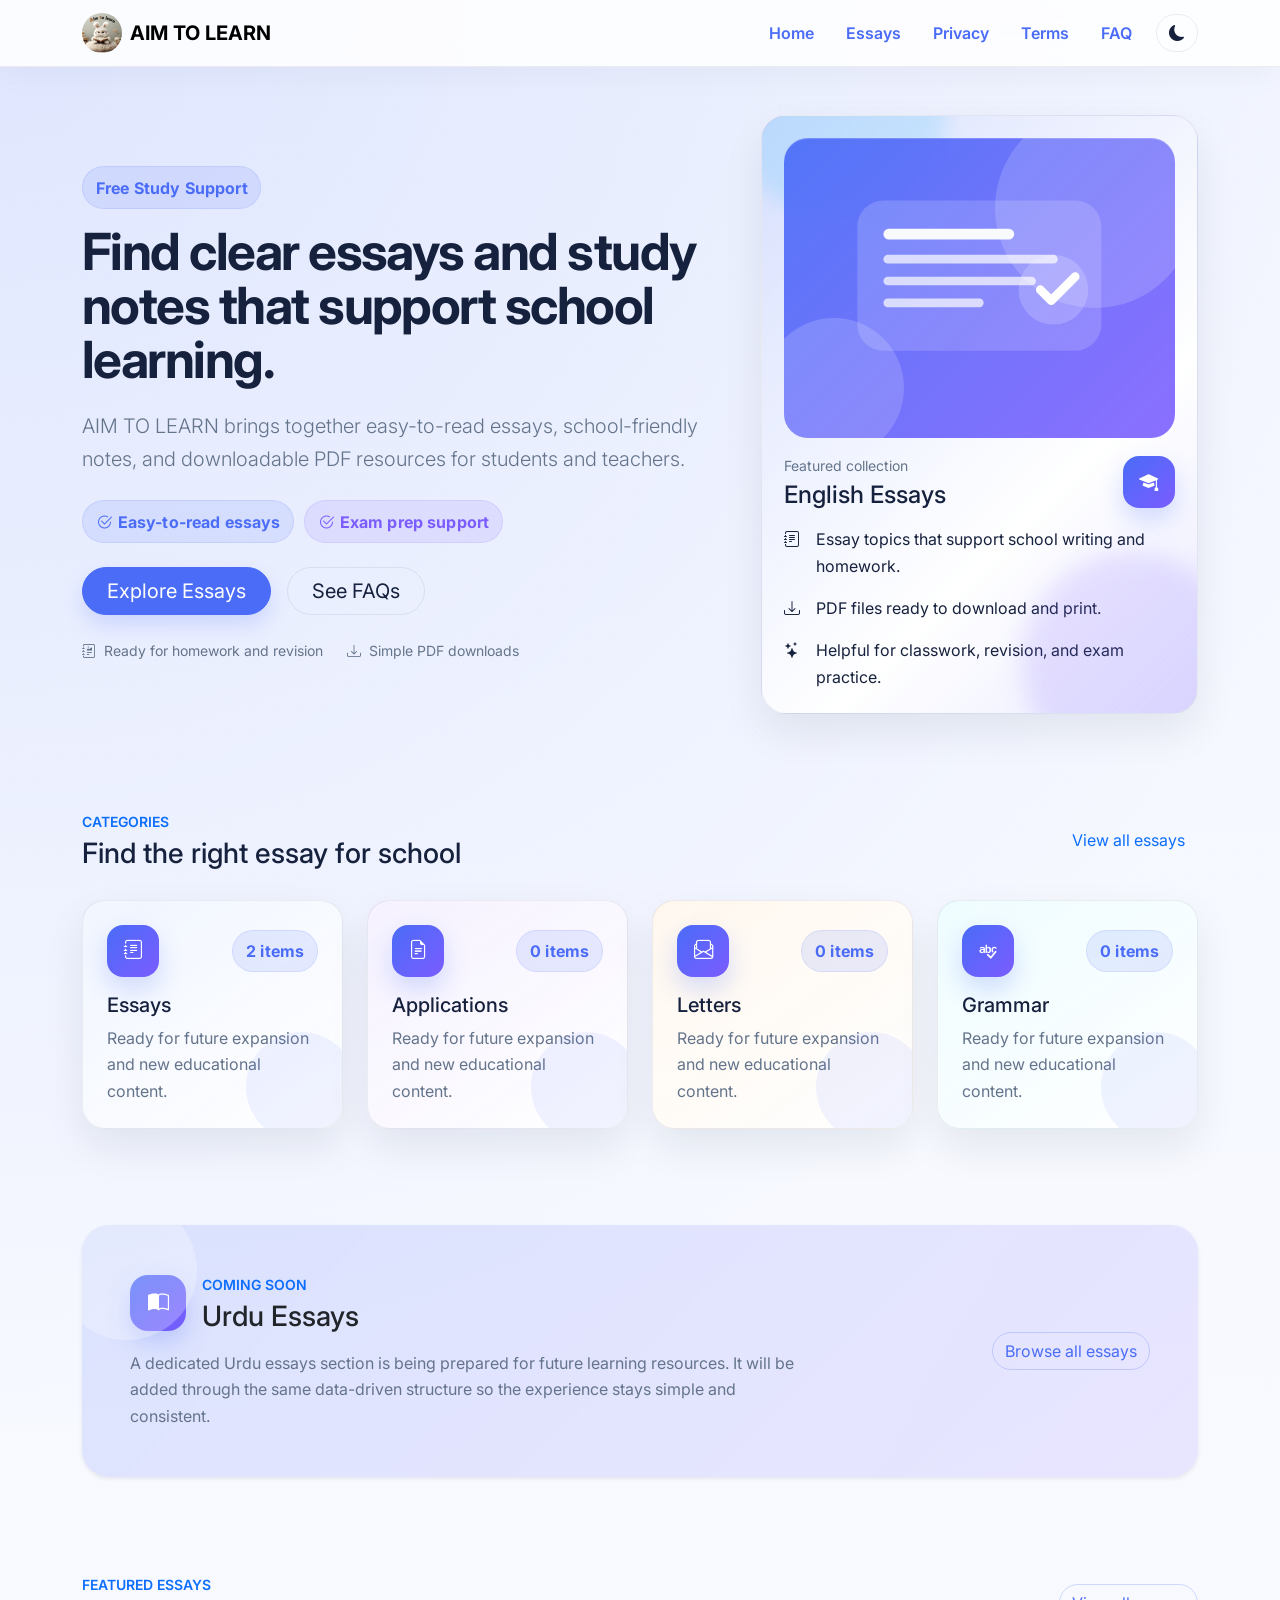
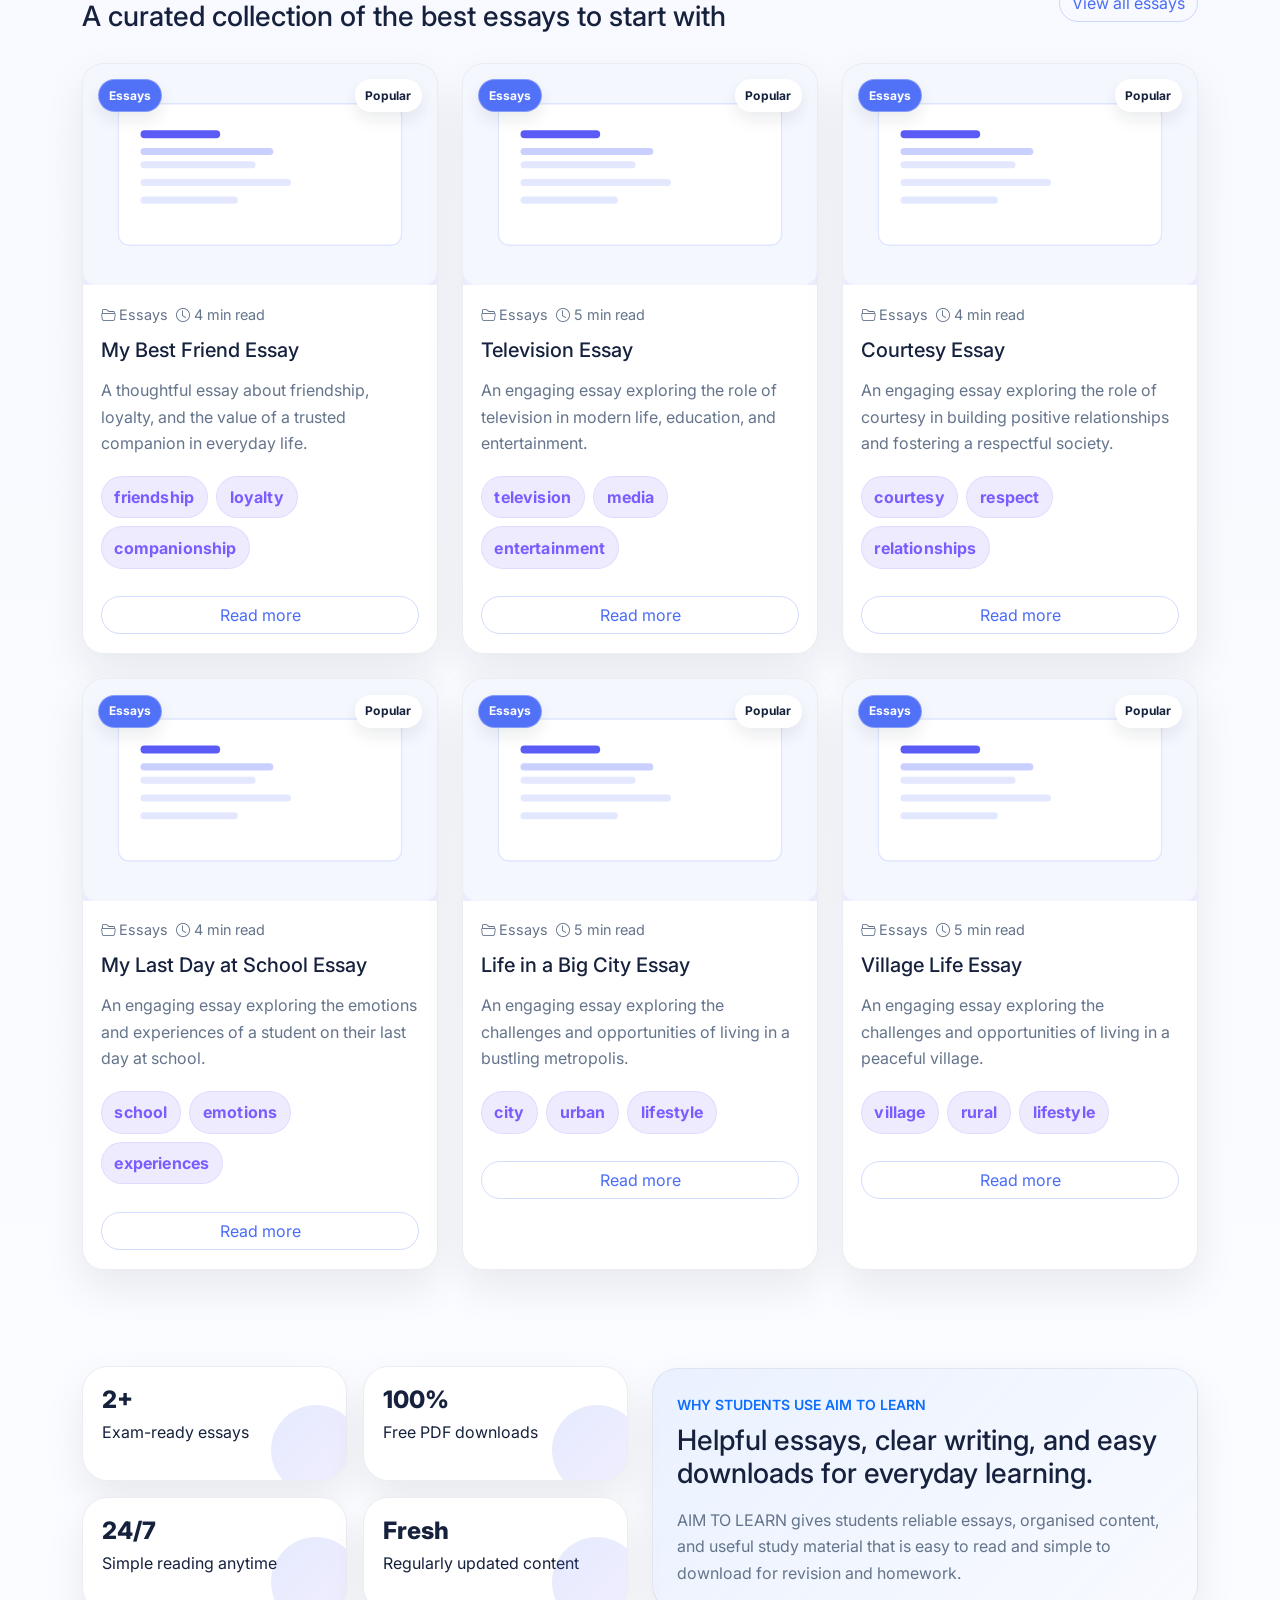
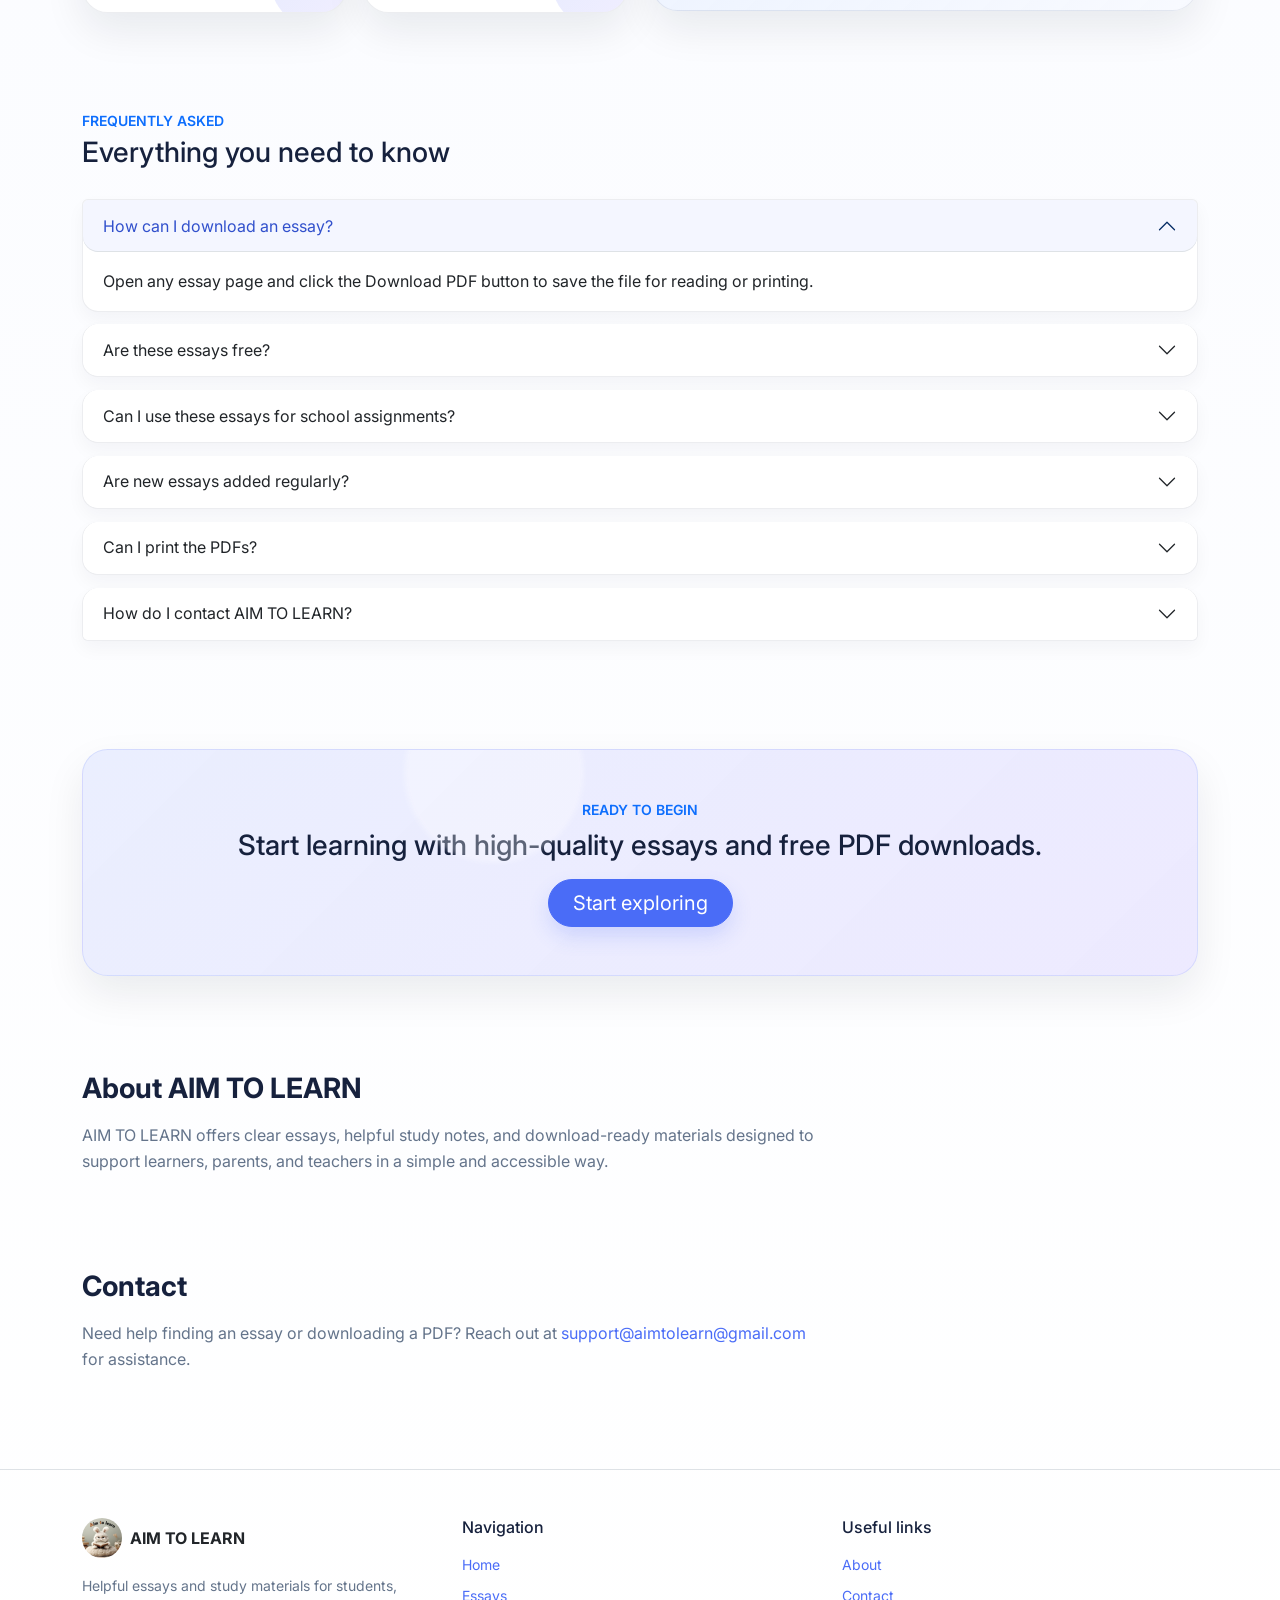
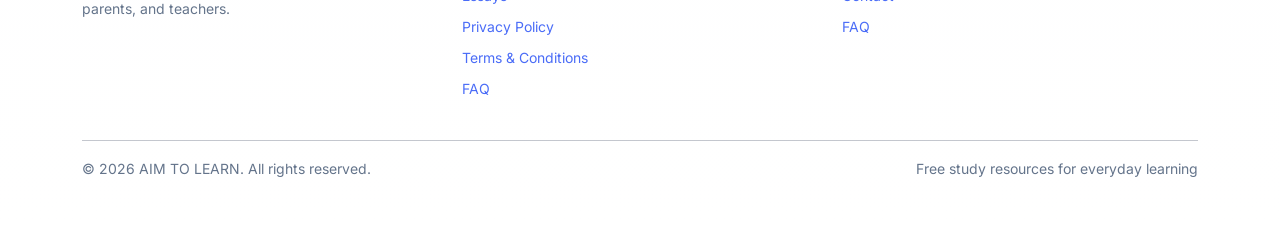
==== commit 4b7c5f94: "Initial commit" ====
--- a/index.html
+++ b/index.html
@@ -141,24 +141,14 @@
       </section>
 
       <section class="container py-5">
-        <div class="section-heading d-flex justify-content-between align-items-center mb-4">
+        <div class="section-heading d-flex justify-content-between align-items-center mb-4 flex-wrap gap-3">
           <div>
-            <p class="text-uppercase small fw-semibold text-primary mb-1">Popular picks</p>
-            <h2 class="h3 mb-0">Most loved essays</h2>
-          </div>
-          <a href="/essays.html" class="btn btn-link text-decoration-none">Browse more</a>
-        </div>
-        <div class="row g-4" id="featured-essays"></div>
-      </section>
-
-      <section class="container py-5">
-        <div class="section-heading d-flex justify-content-between align-items-center mb-4">
-          <div>
-            <p class="text-uppercase small fw-semibold text-primary mb-1">Latest uploads</p>
-            <h2 class="h3 mb-0">Fresh resources for your study routine</h2>
-          </div>
-        </div>
-        <div class="row g-4" id="latest-essays"></div>
+            <p class="text-uppercase small fw-semibold text-primary mb-1">Featured essays</p>
+            <h2 class="h3 mb-0">A curated collection of the best essays to start with</h2>
+          </div>
+          <a href="/essays.html" class="btn btn-outline-primary rounded-pill">View all essays</a>
+        </div>
+        <div class="row g-4 featured-essays-row" id="featured-essays"></div>
       </section>
 
       <section class="container py-5">
--- a/css/styles.css
+++ b/css/styles.css
@@ -355,6 +355,34 @@
   background: linear-gradient(145deg, rgba(238, 252, 255, 0.98), rgba(255, 255, 255, 1));
 }
 
+.featured-essays-row {
+  align-items: stretch;
+}
+
+.featured-essays-row > [class*='col'] {
+  display: flex;
+}
+
+.featured-essays-row .essay-card {
+  width: 100%;
+}
+
+@media (max-width: 767px) {
+  .featured-essays-row {
+    flex-wrap: nowrap;
+    overflow-x: auto;
+    padding-bottom: 0.5rem;
+    scroll-snap-type: x proximity;
+    -webkit-overflow-scrolling: touch;
+  }
+
+  .featured-essays-row > [class*='col'] {
+    flex: 0 0 min(88%, 320px);
+    max-width: min(88%, 320px);
+    scroll-snap-align: start;
+  }
+}
+
 .essay-card {
   border-radius: 1.35rem;
   overflow: hidden;
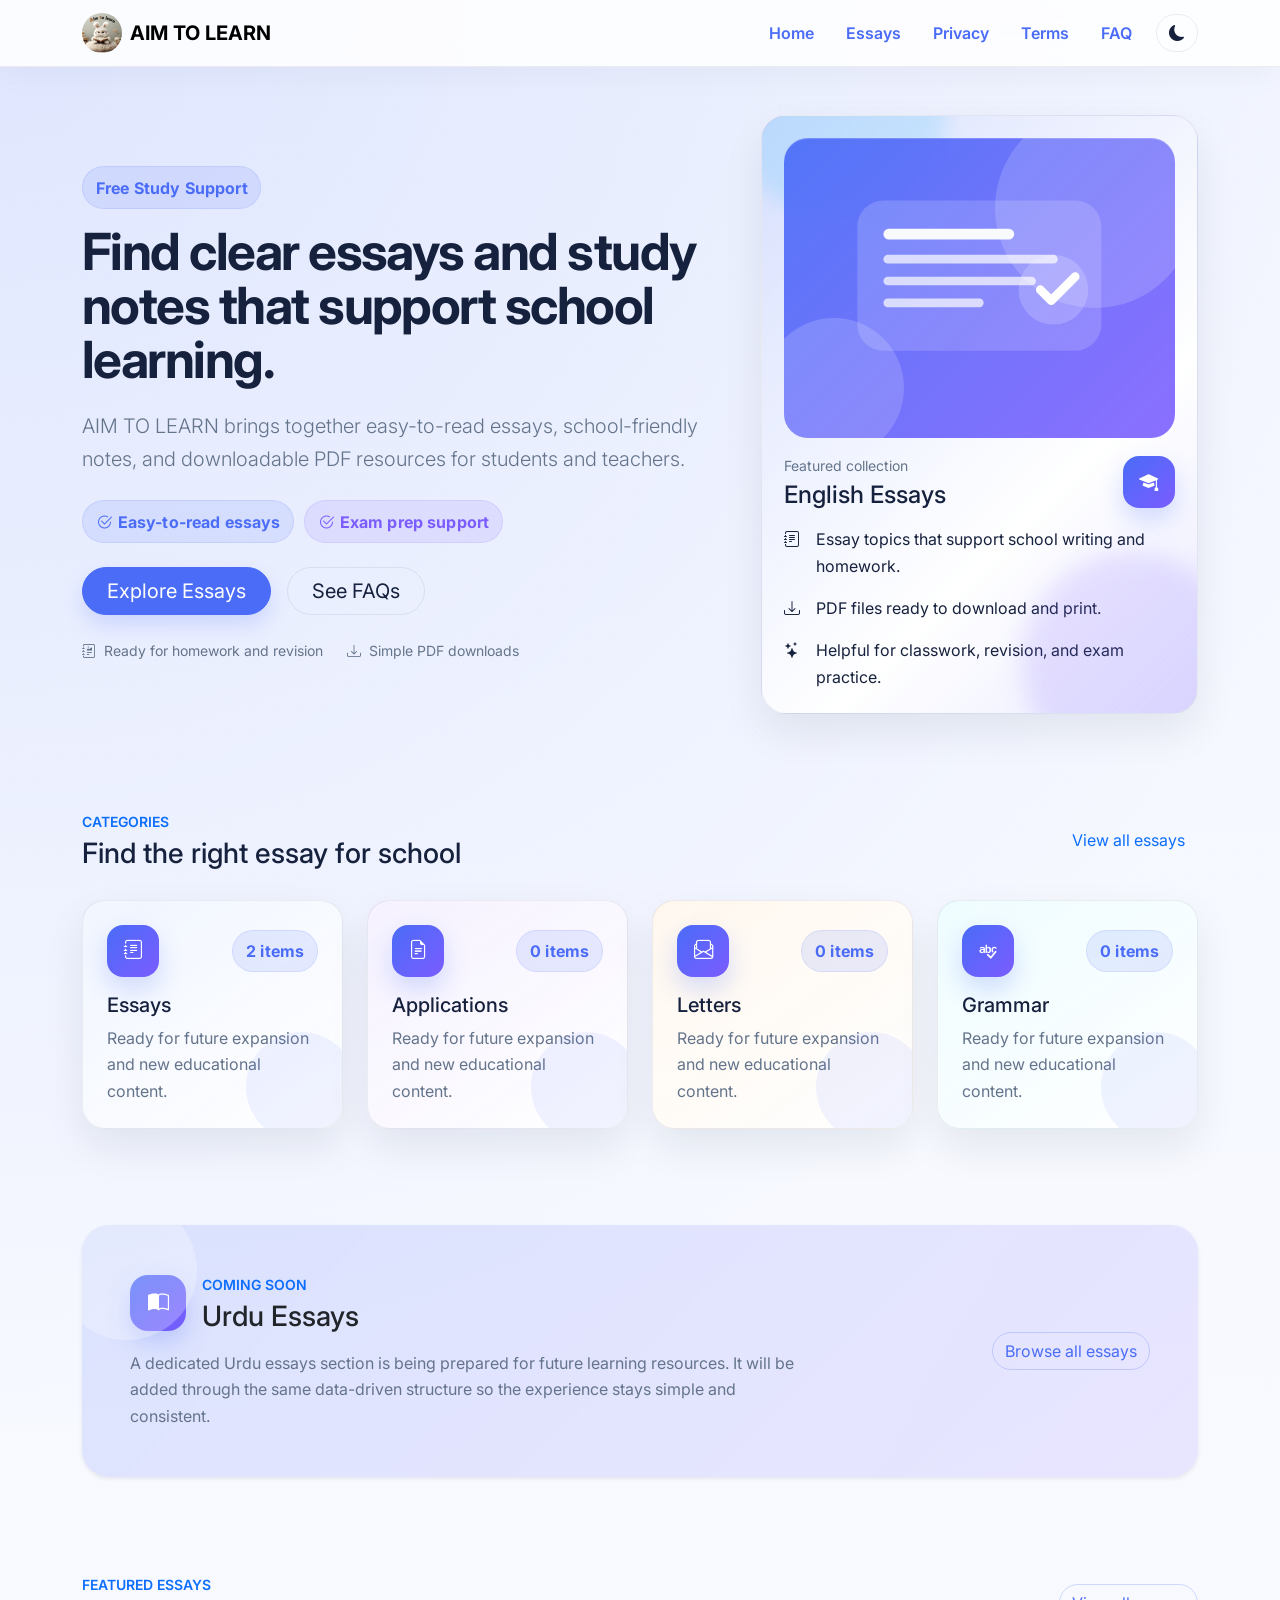
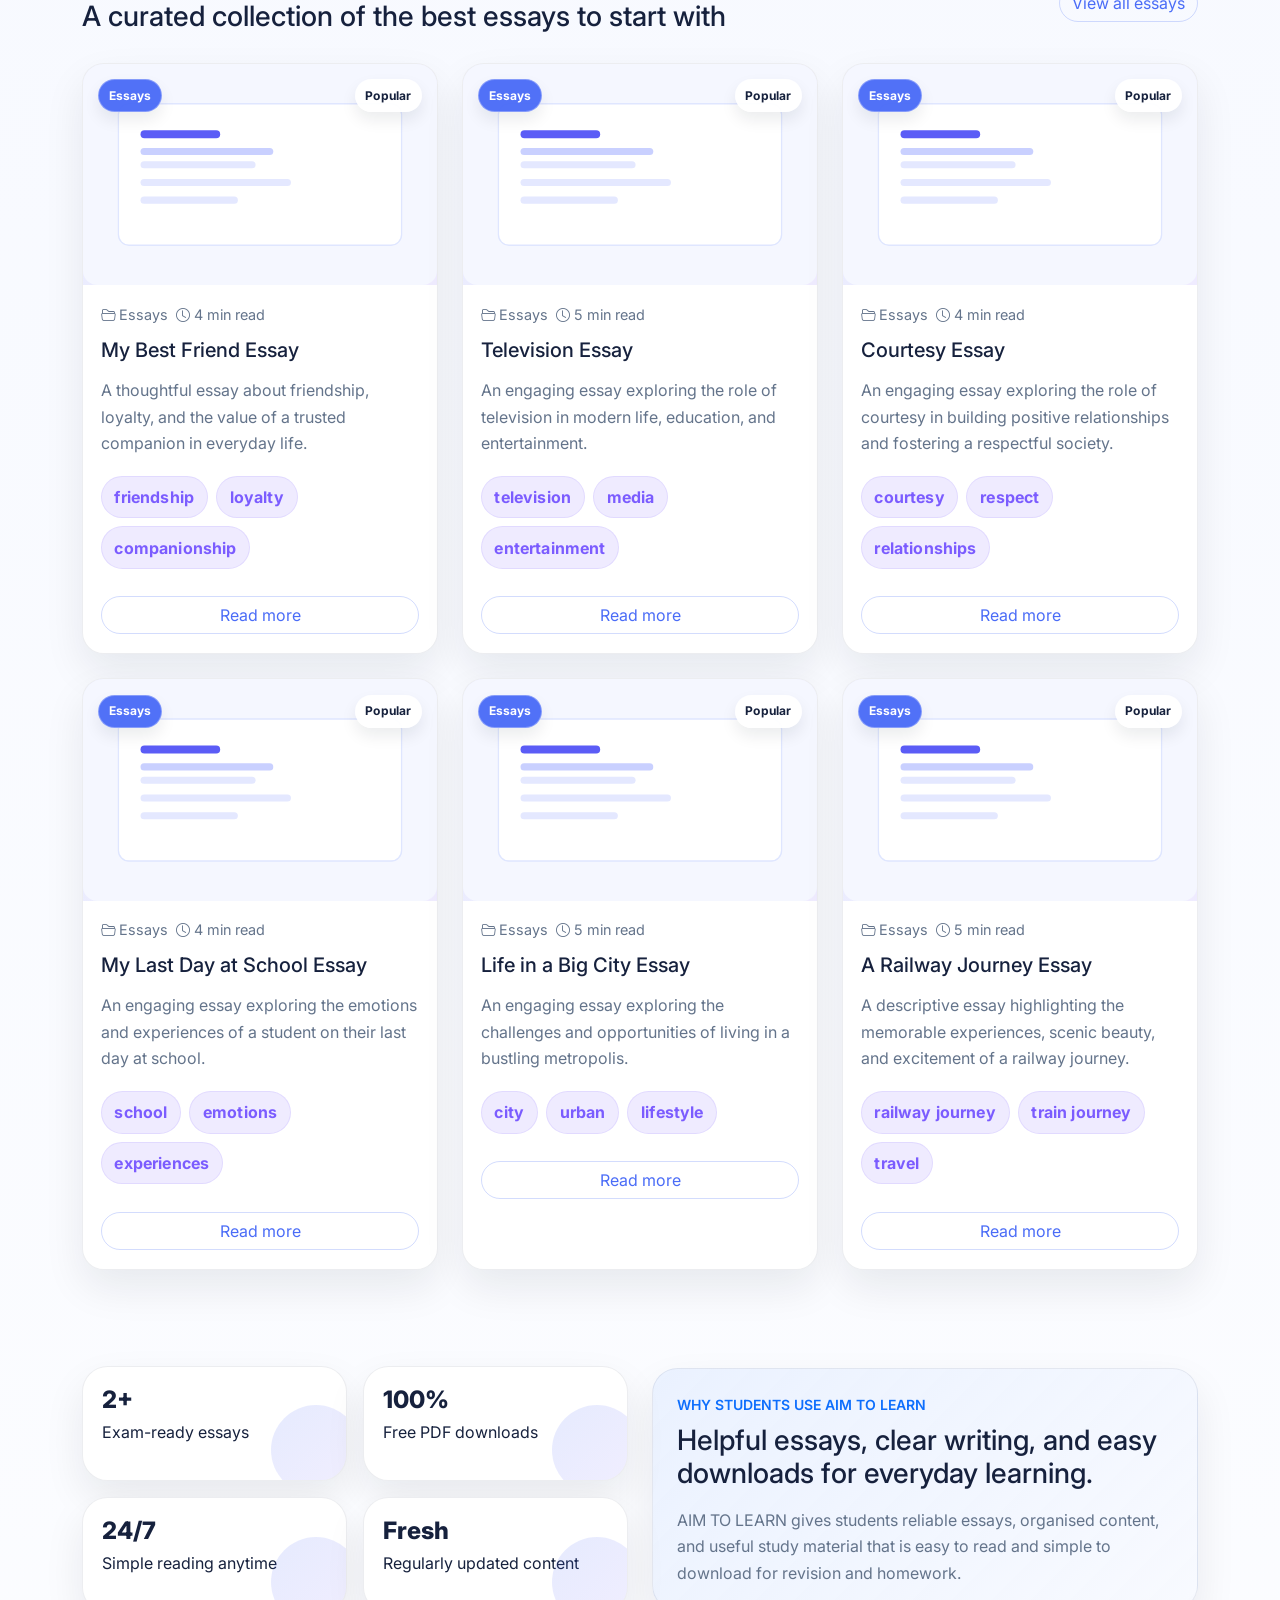
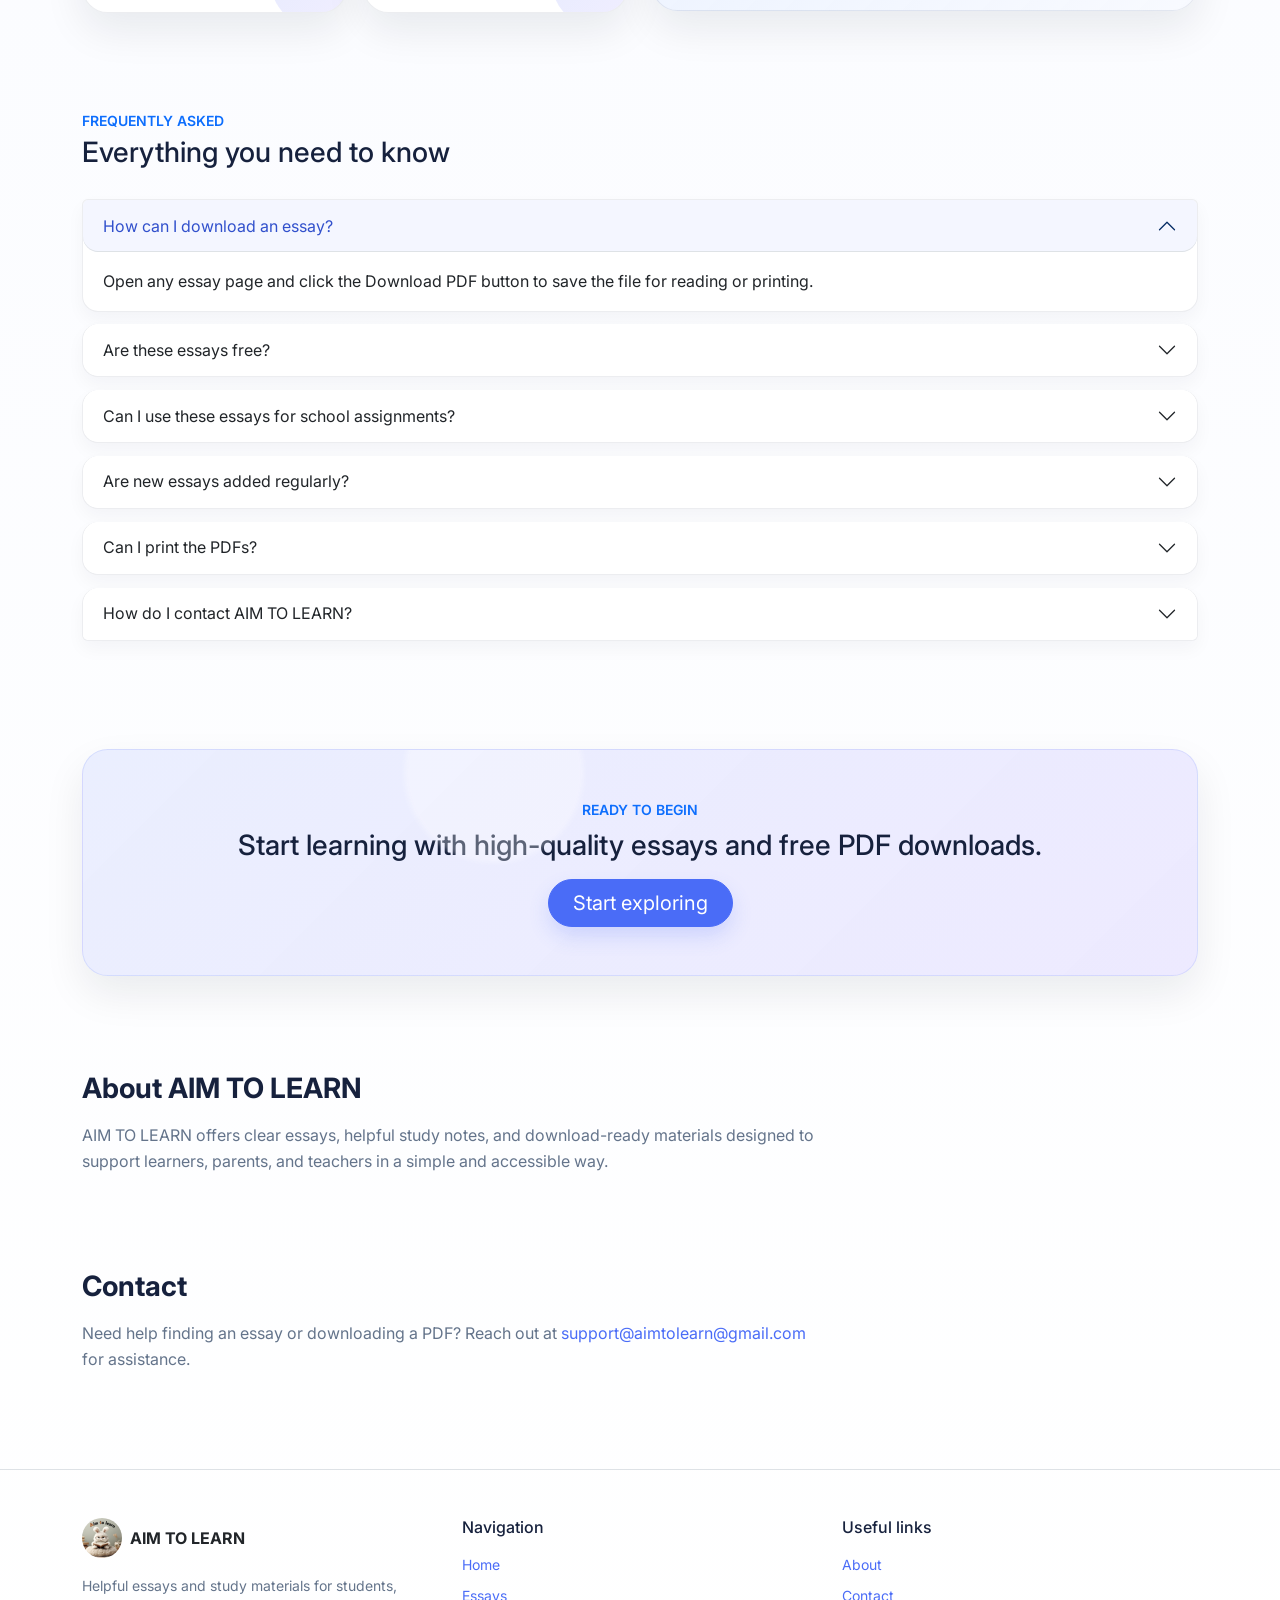
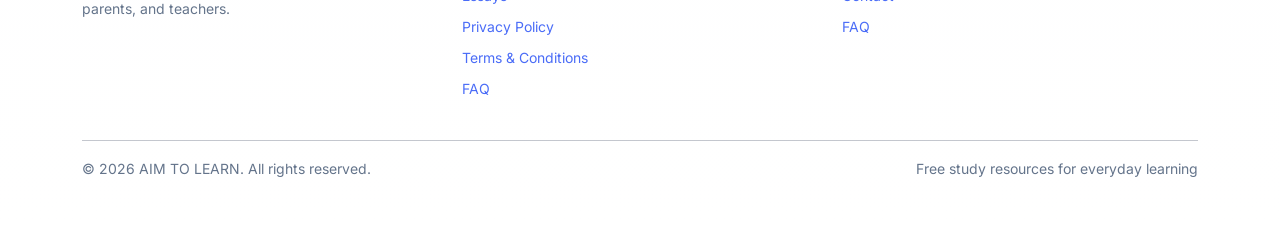
==== commit 61bf9c95: "Initial commit" ====
--- a/index.html
+++ b/index.html
@@ -272,7 +272,7 @@
     <div id="site-footer"></div>
 
     <script src="https://cdn.jsdelivr.net/npm/bootstrap@5.3.3/dist/js/bootstrap.bundle.min.js"></script>
-    <script src="/data/essays.js"></script>
+    <script src="/data/essays.js?v=20260719"></script>
     <script src="/js/components.js"></script>
     <script src="/js/main.js"></script>
   </body>
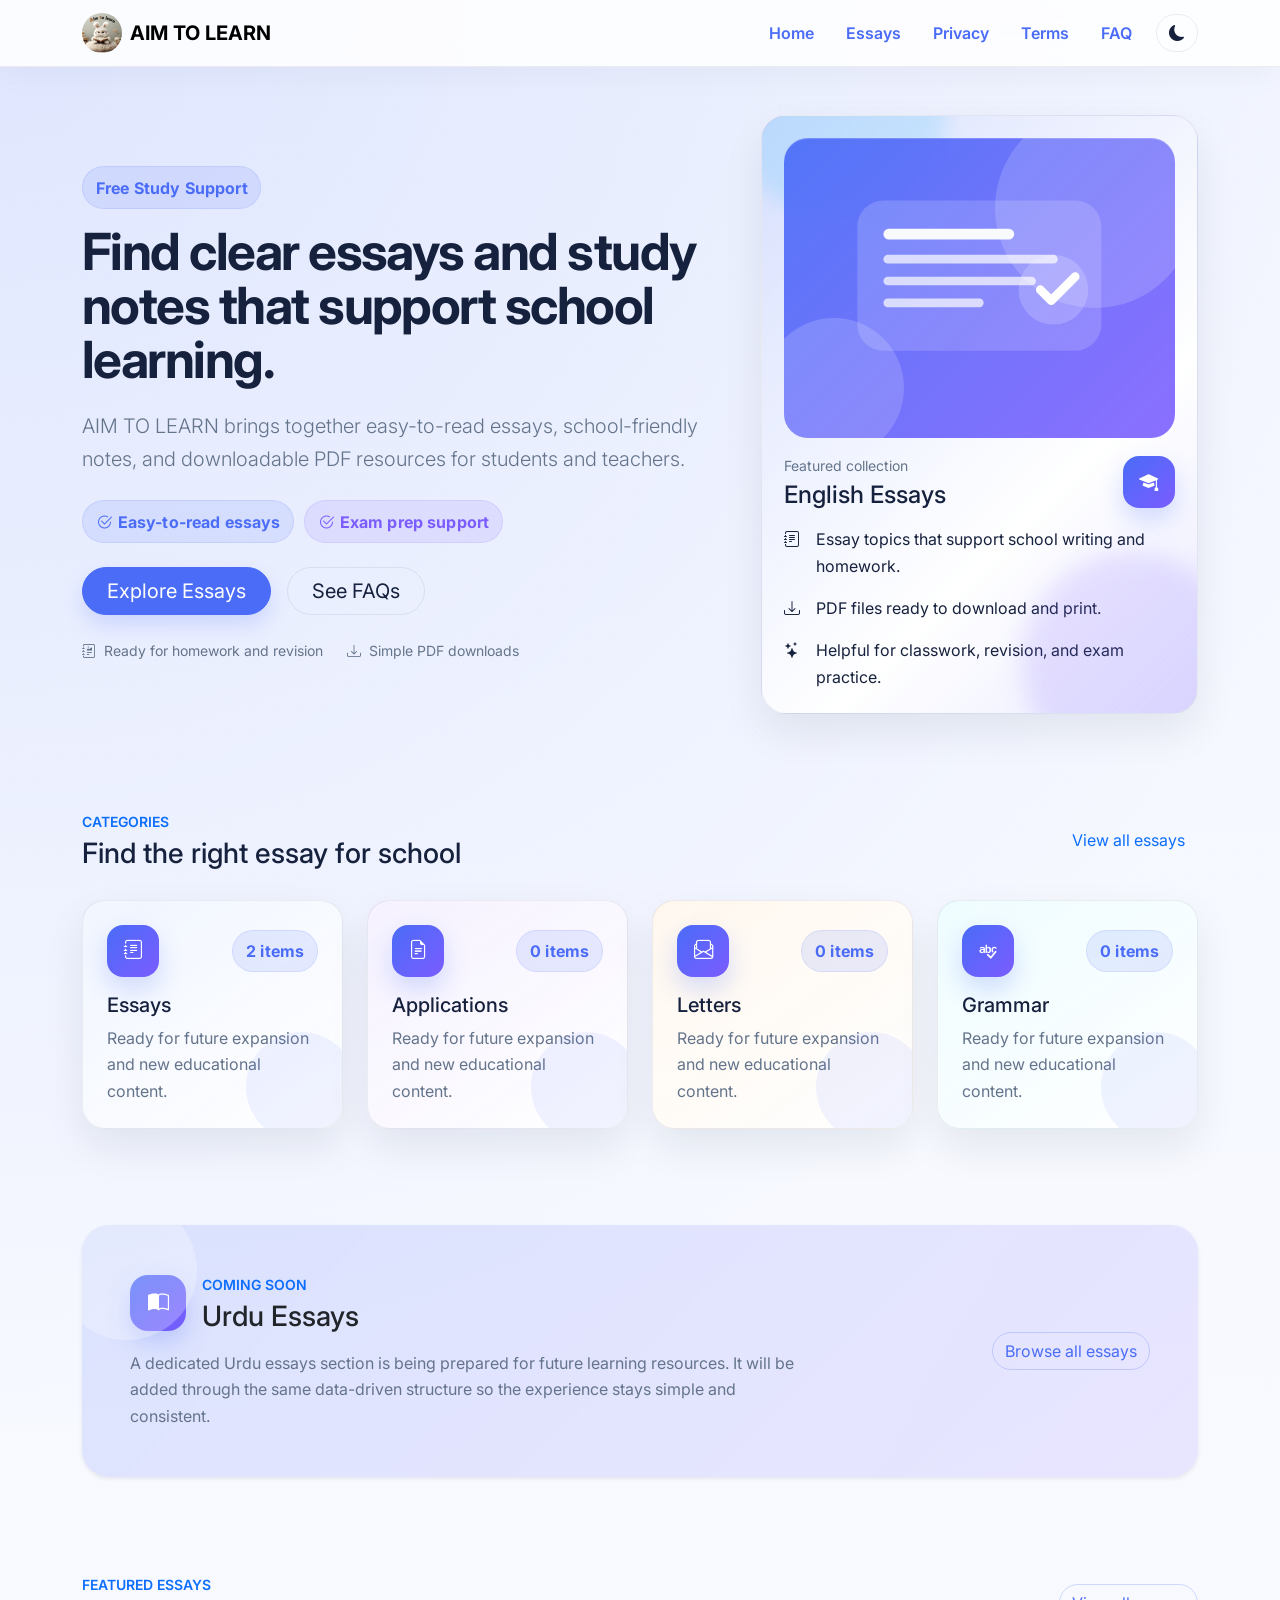
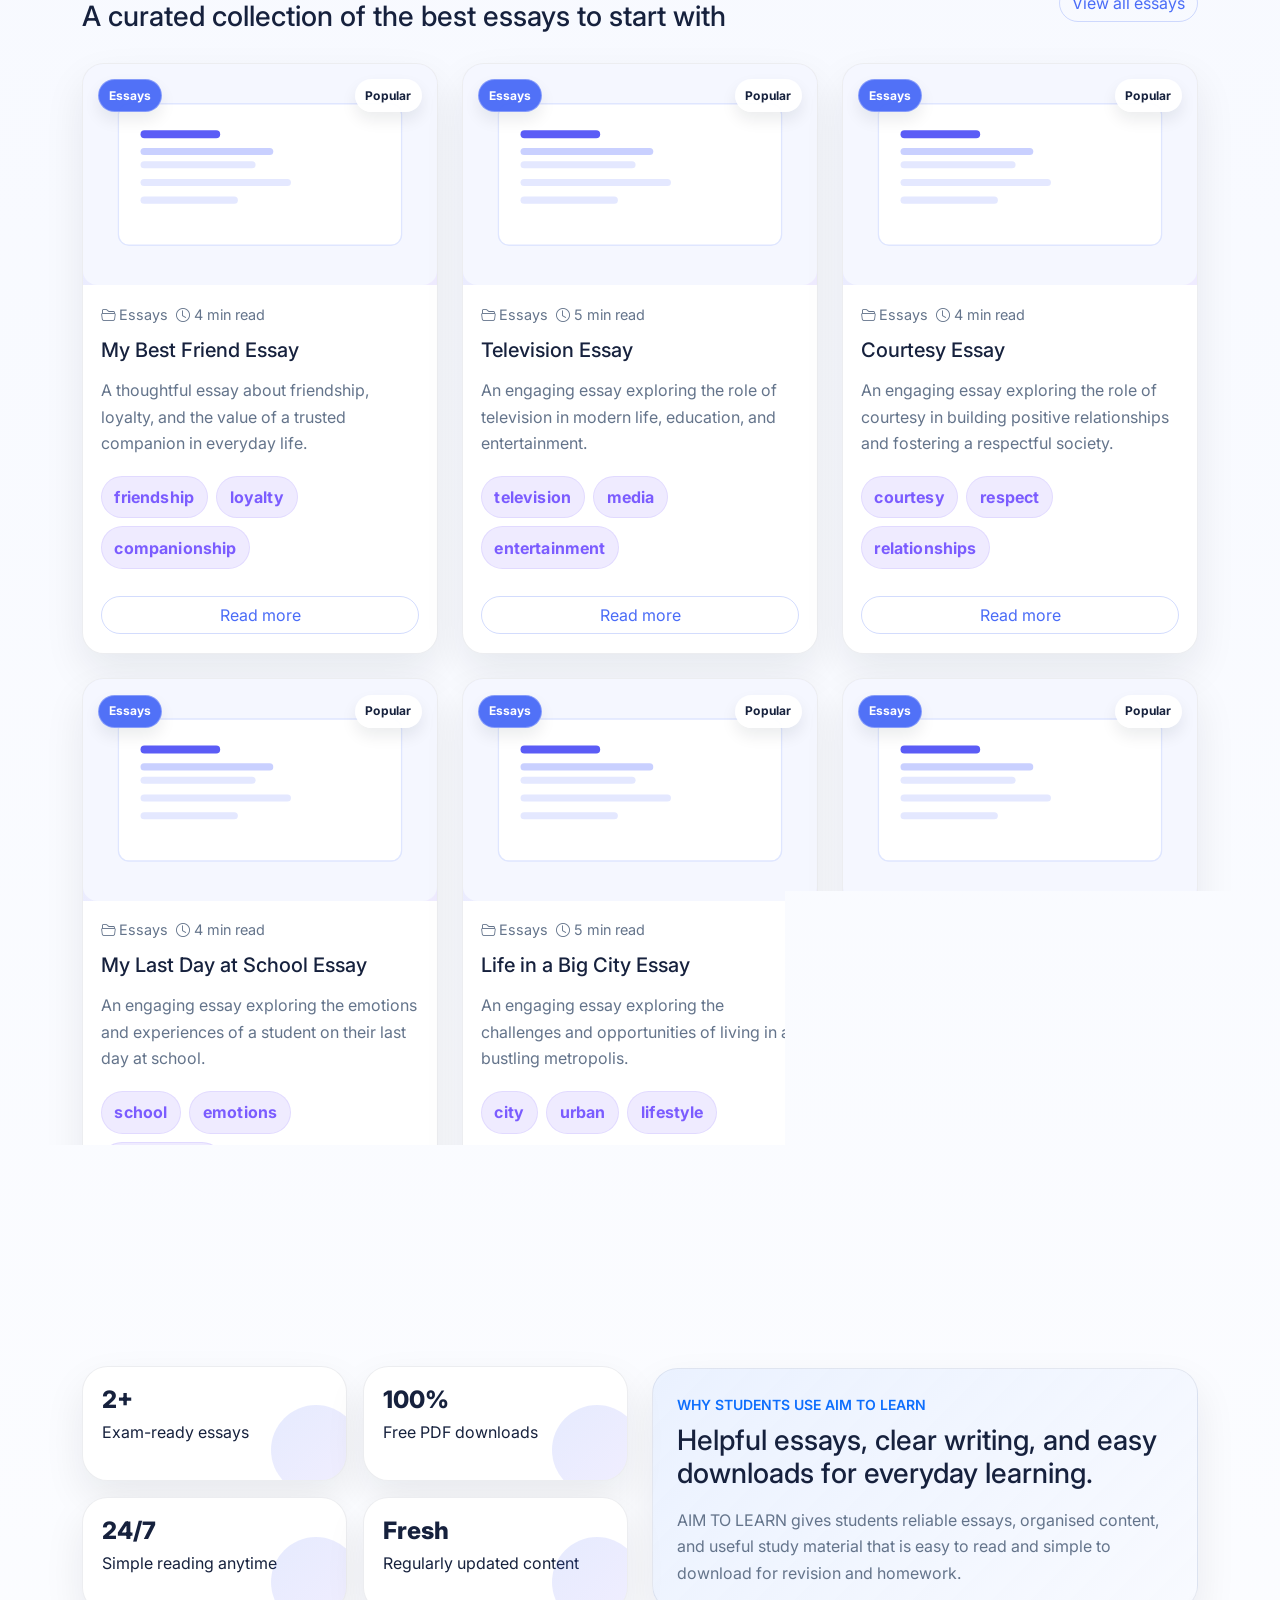
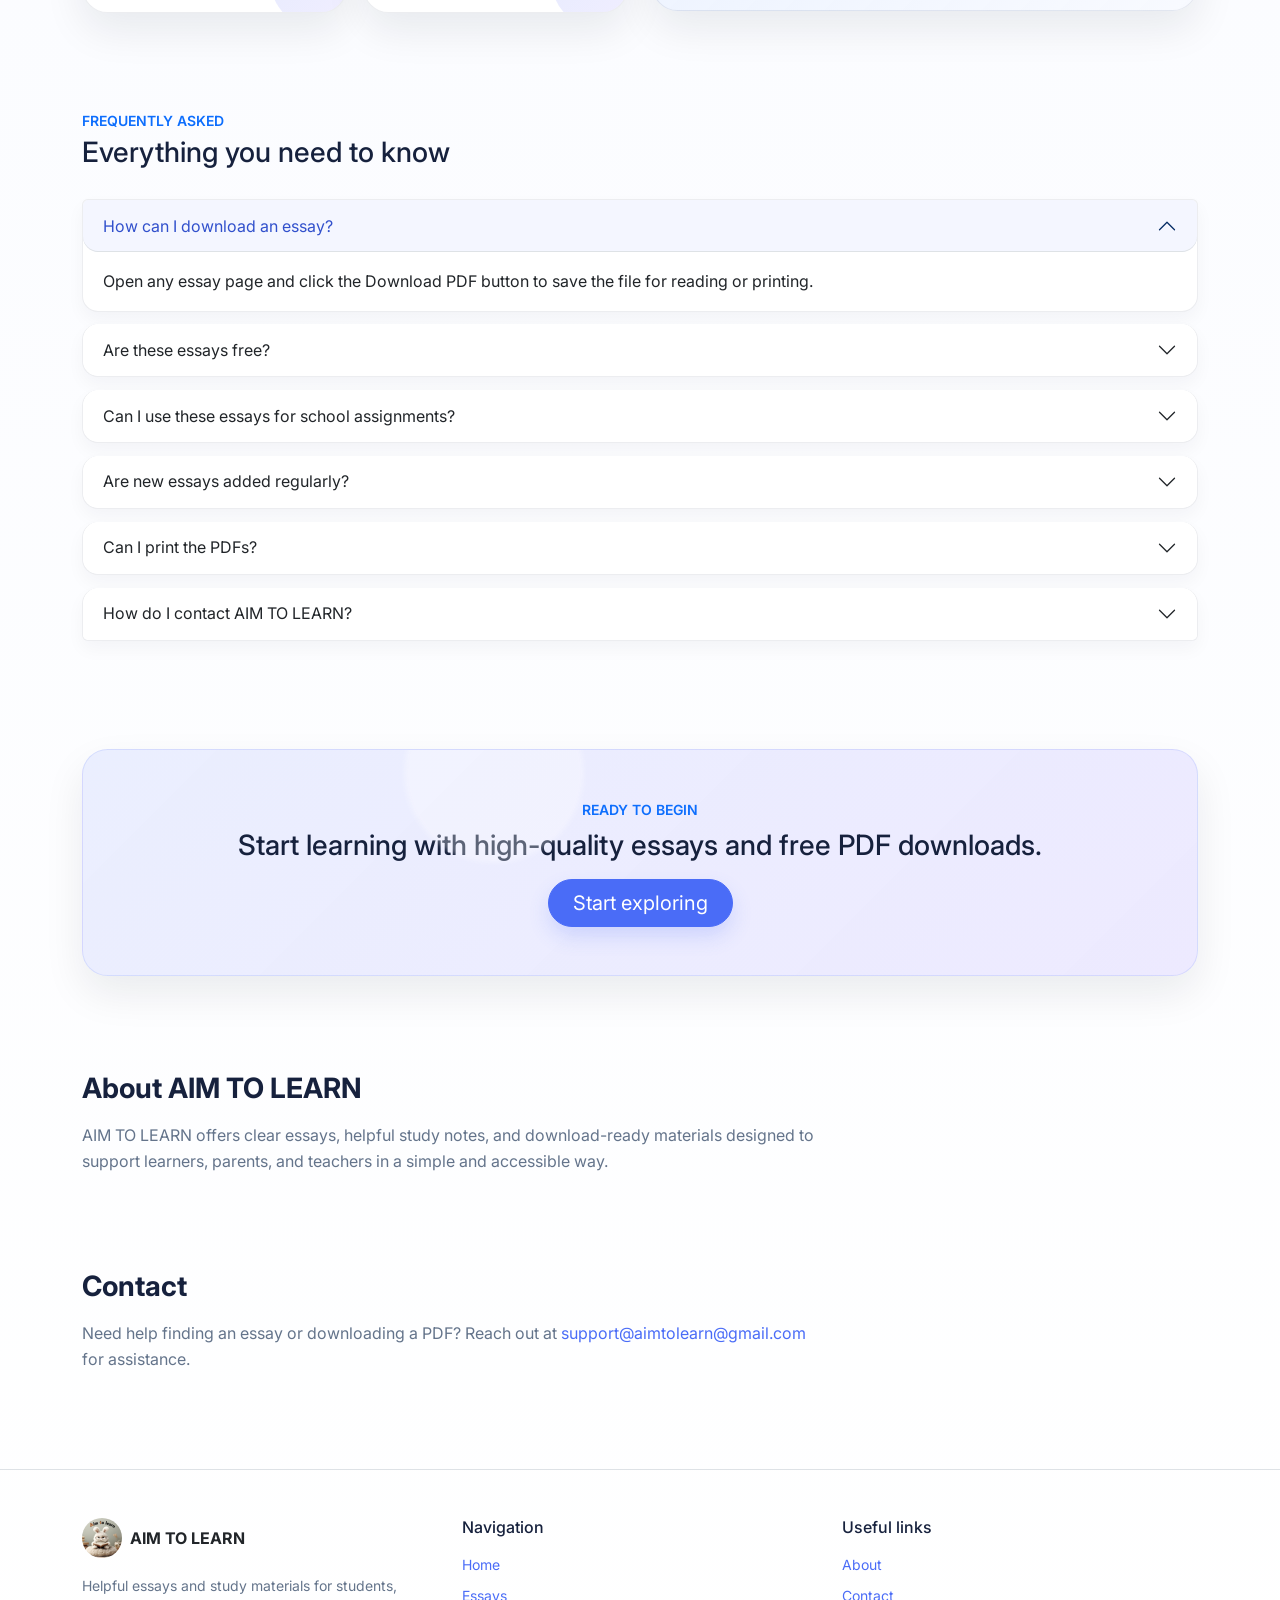
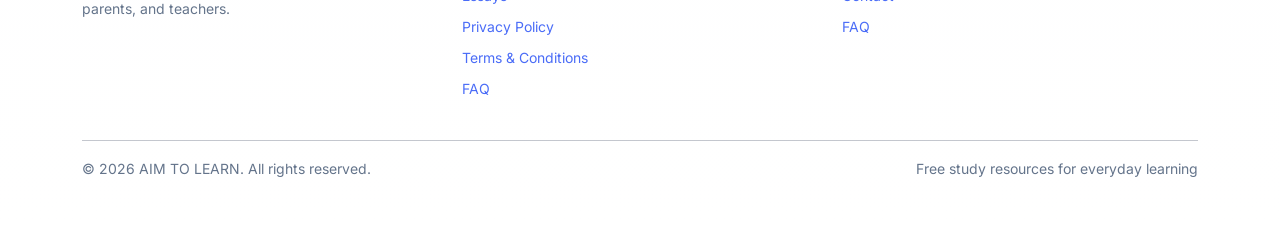
==== commit 66a12ee6: "Initial commit" ====
--- a/index.html
+++ b/index.html
@@ -272,7 +272,7 @@
     <div id="site-footer"></div>
 
     <script src="https://cdn.jsdelivr.net/npm/bootstrap@5.3.3/dist/js/bootstrap.bundle.min.js"></script>
-    <script src="/data/essays.js?v=20260719"></script>
+    <script src="/data/essays.js?v=20260720"></script>
     <script src="/js/components.js"></script>
     <script src="/js/main.js"></script>
   </body>
